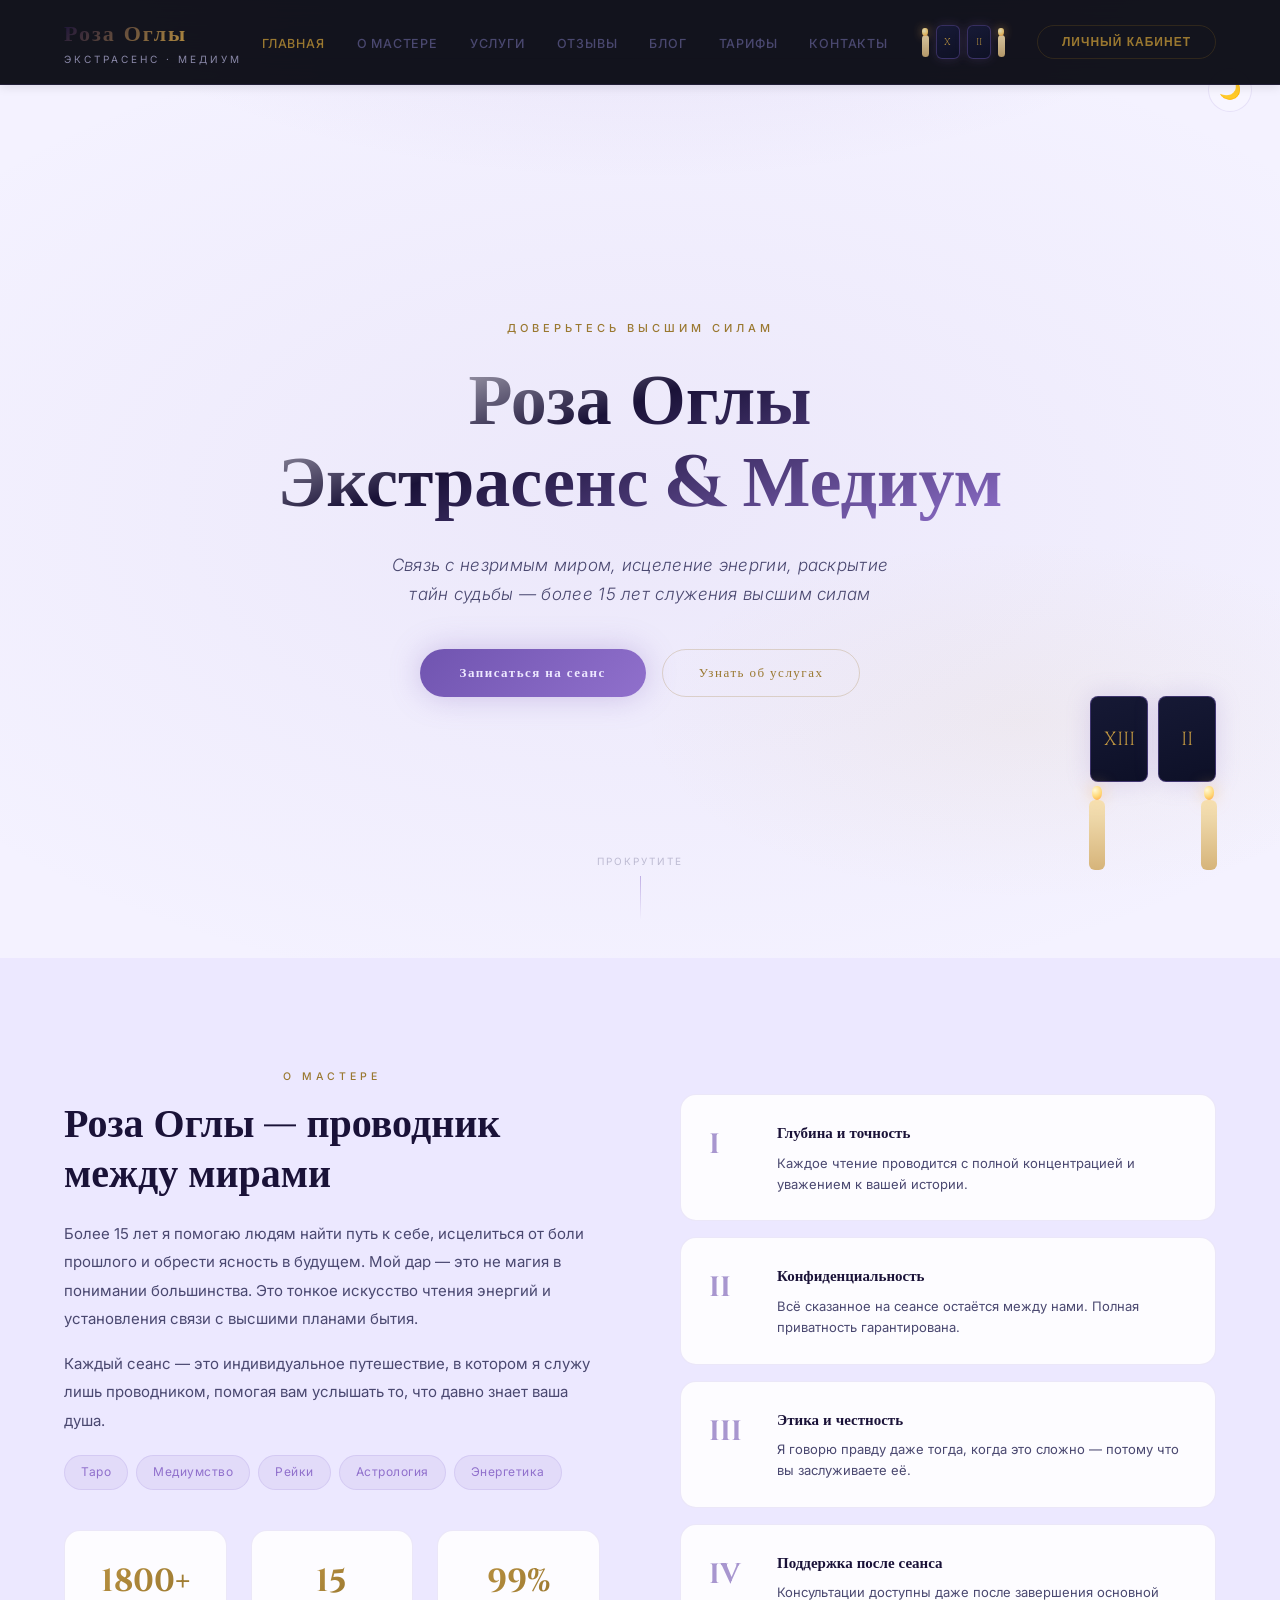
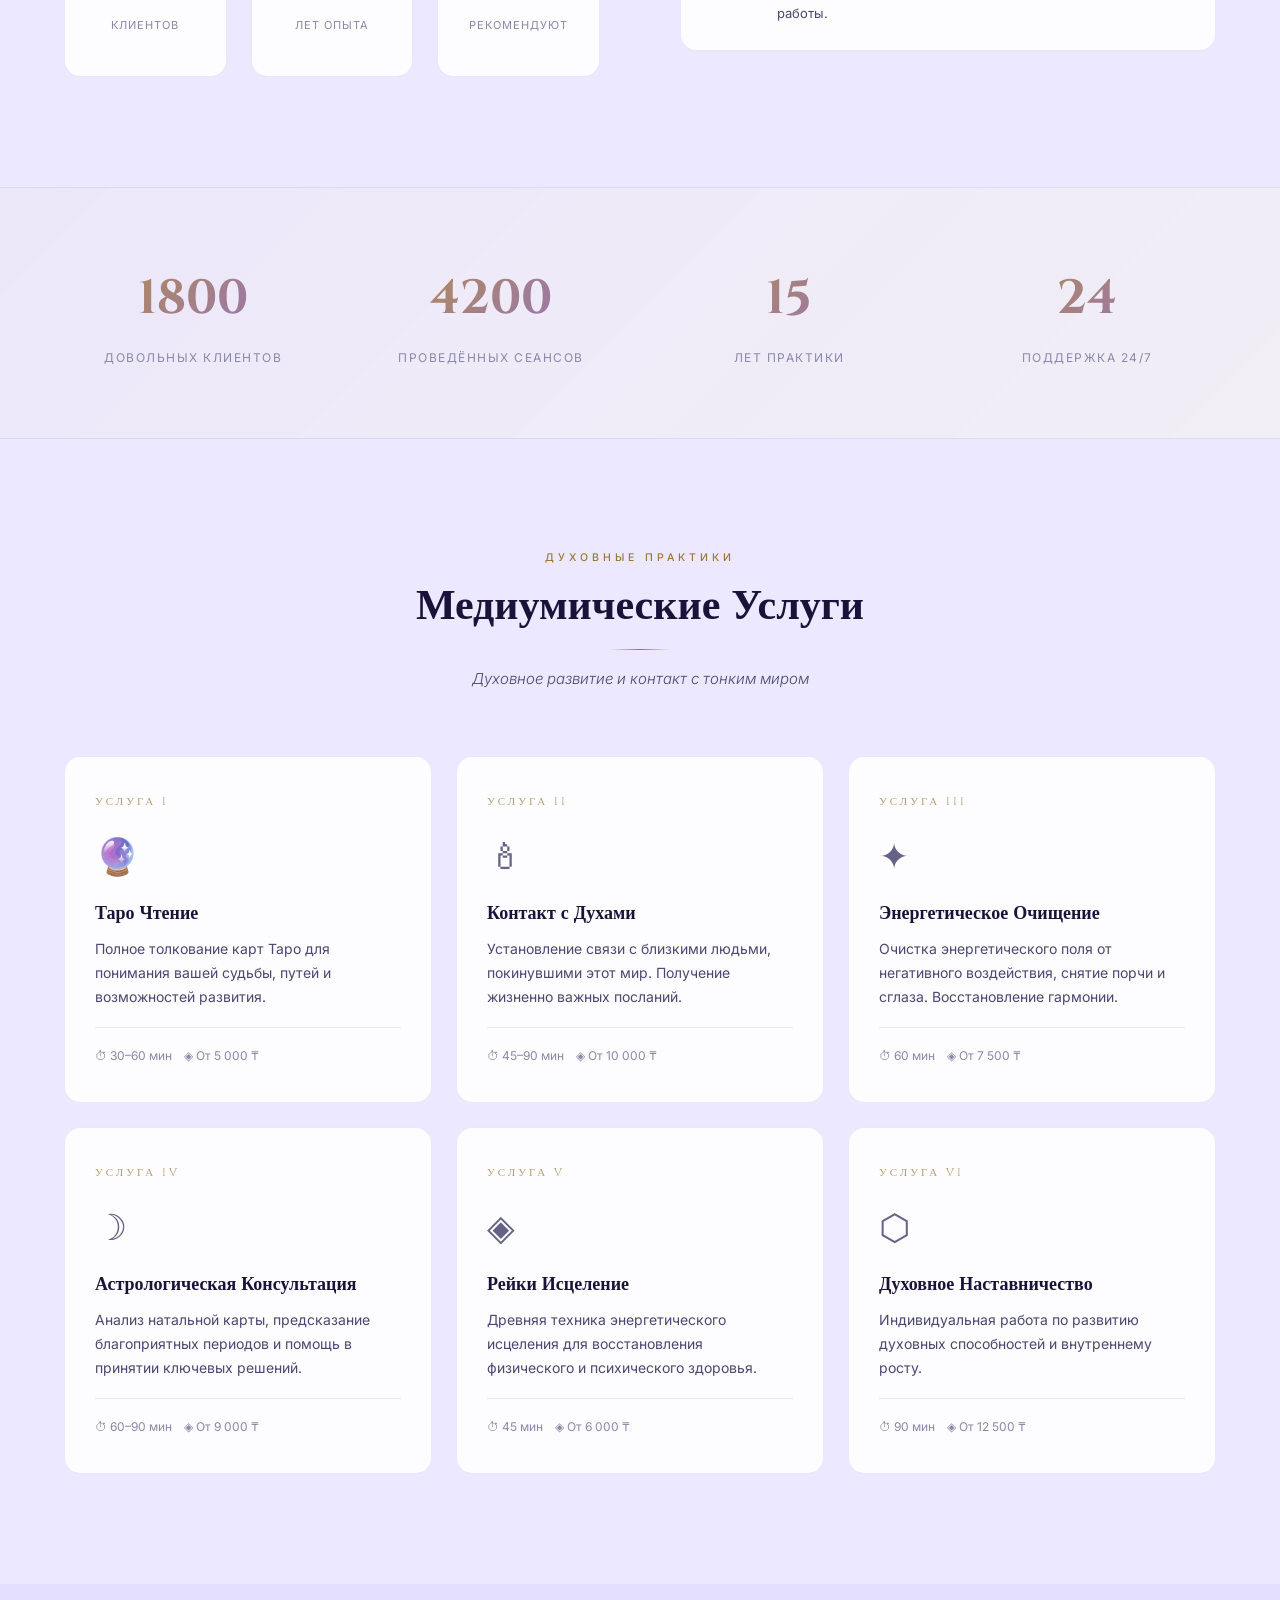
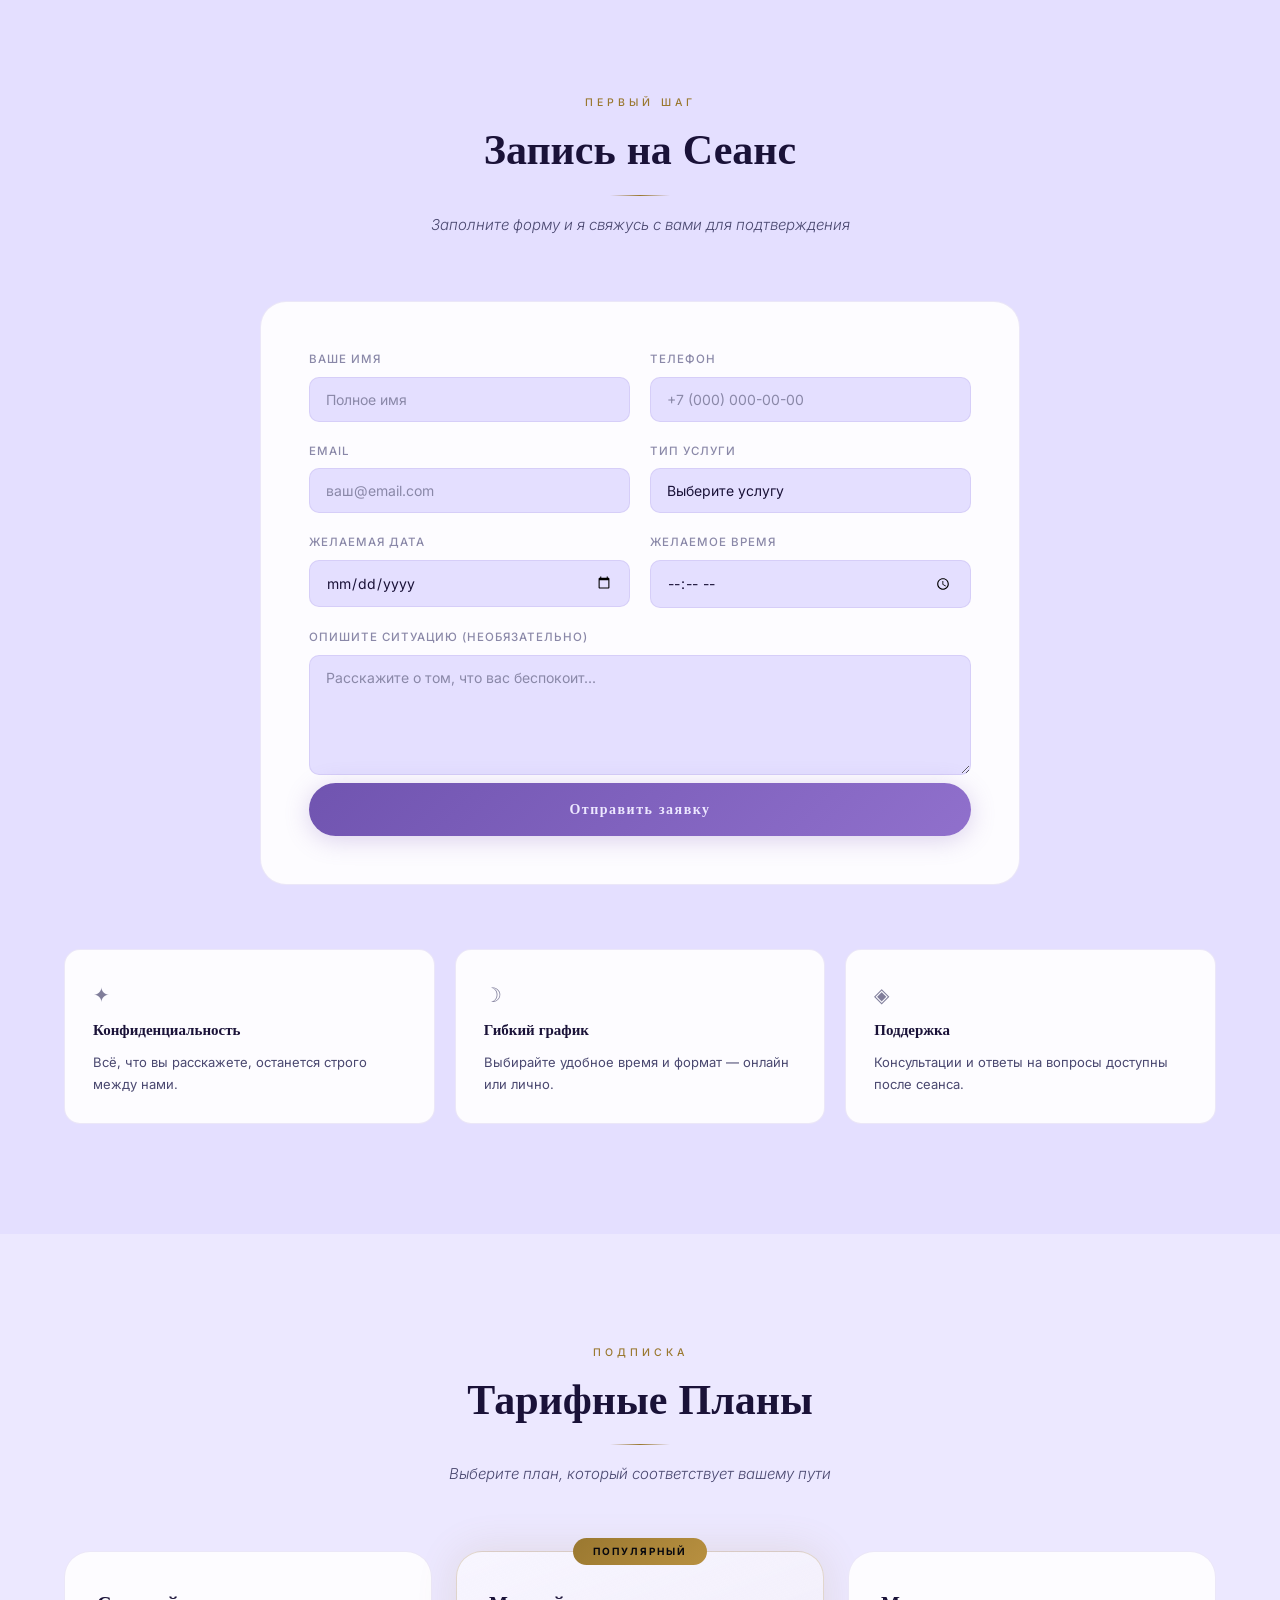
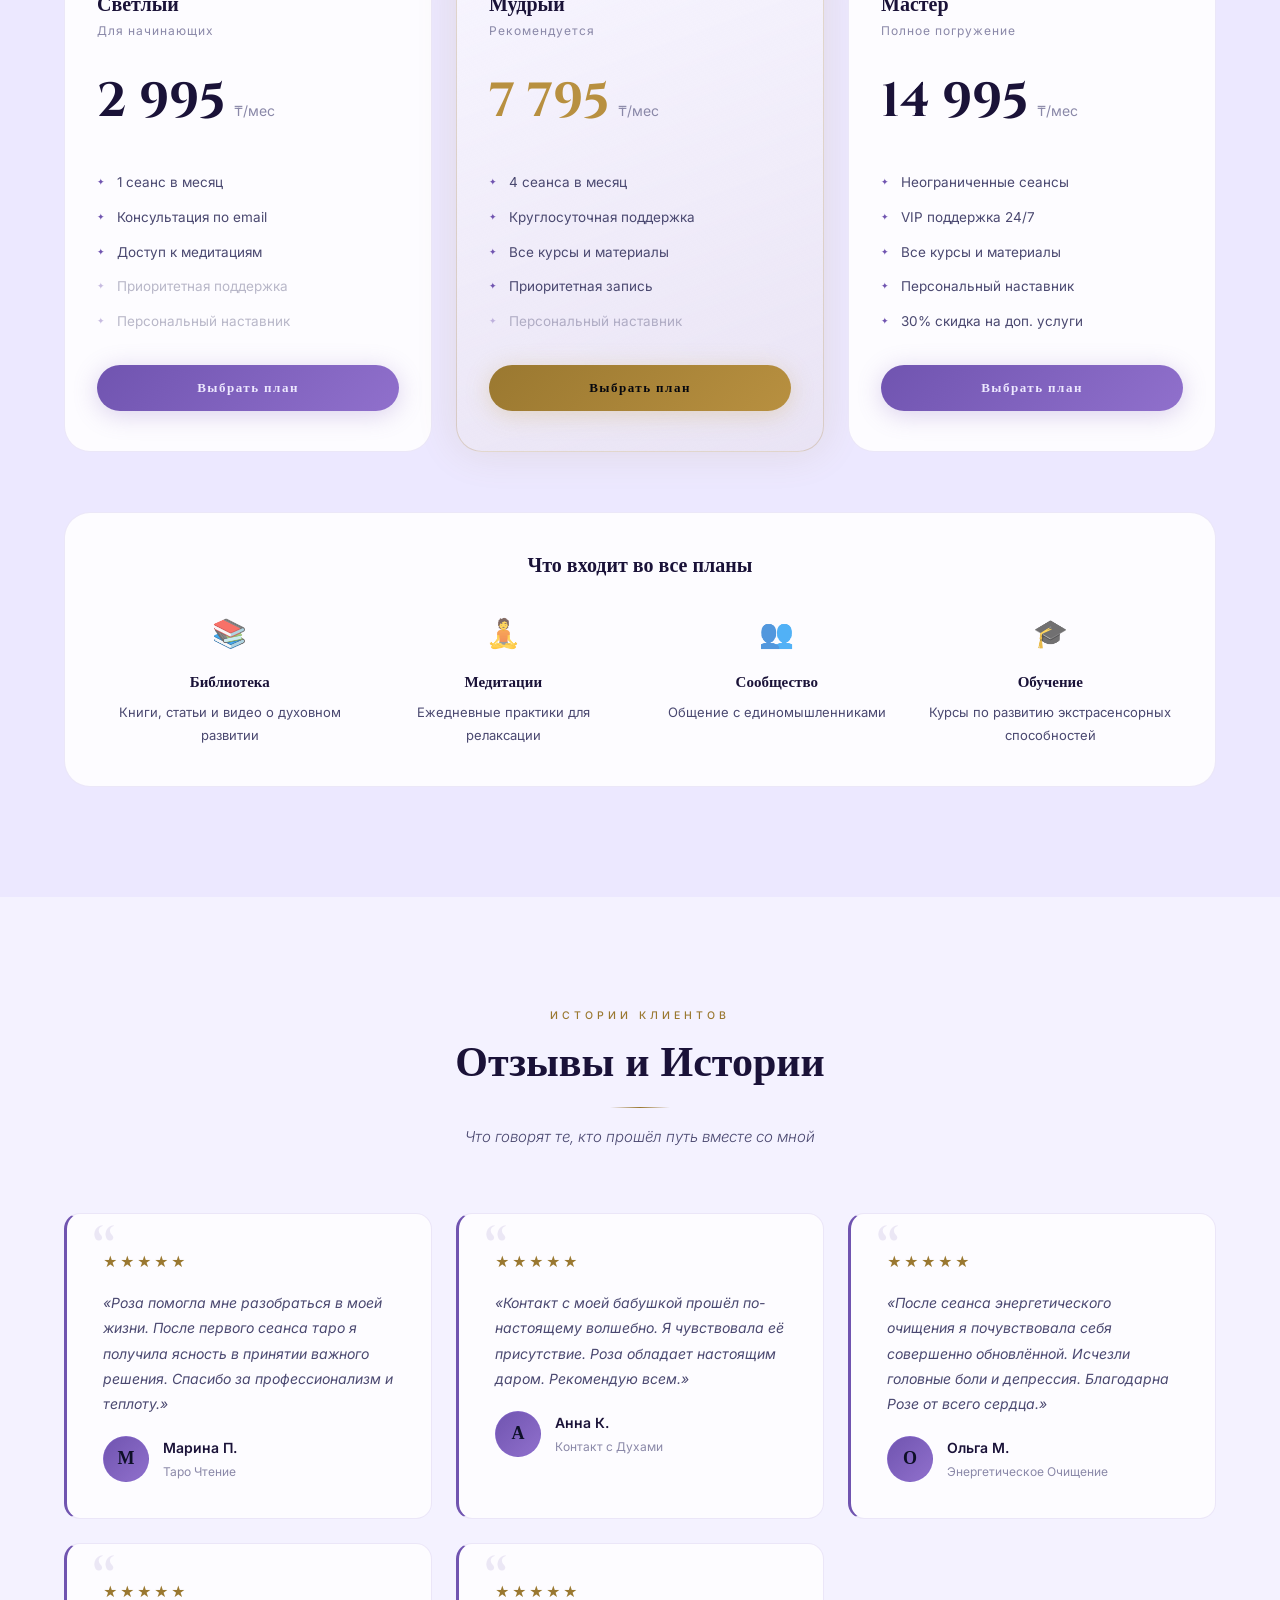
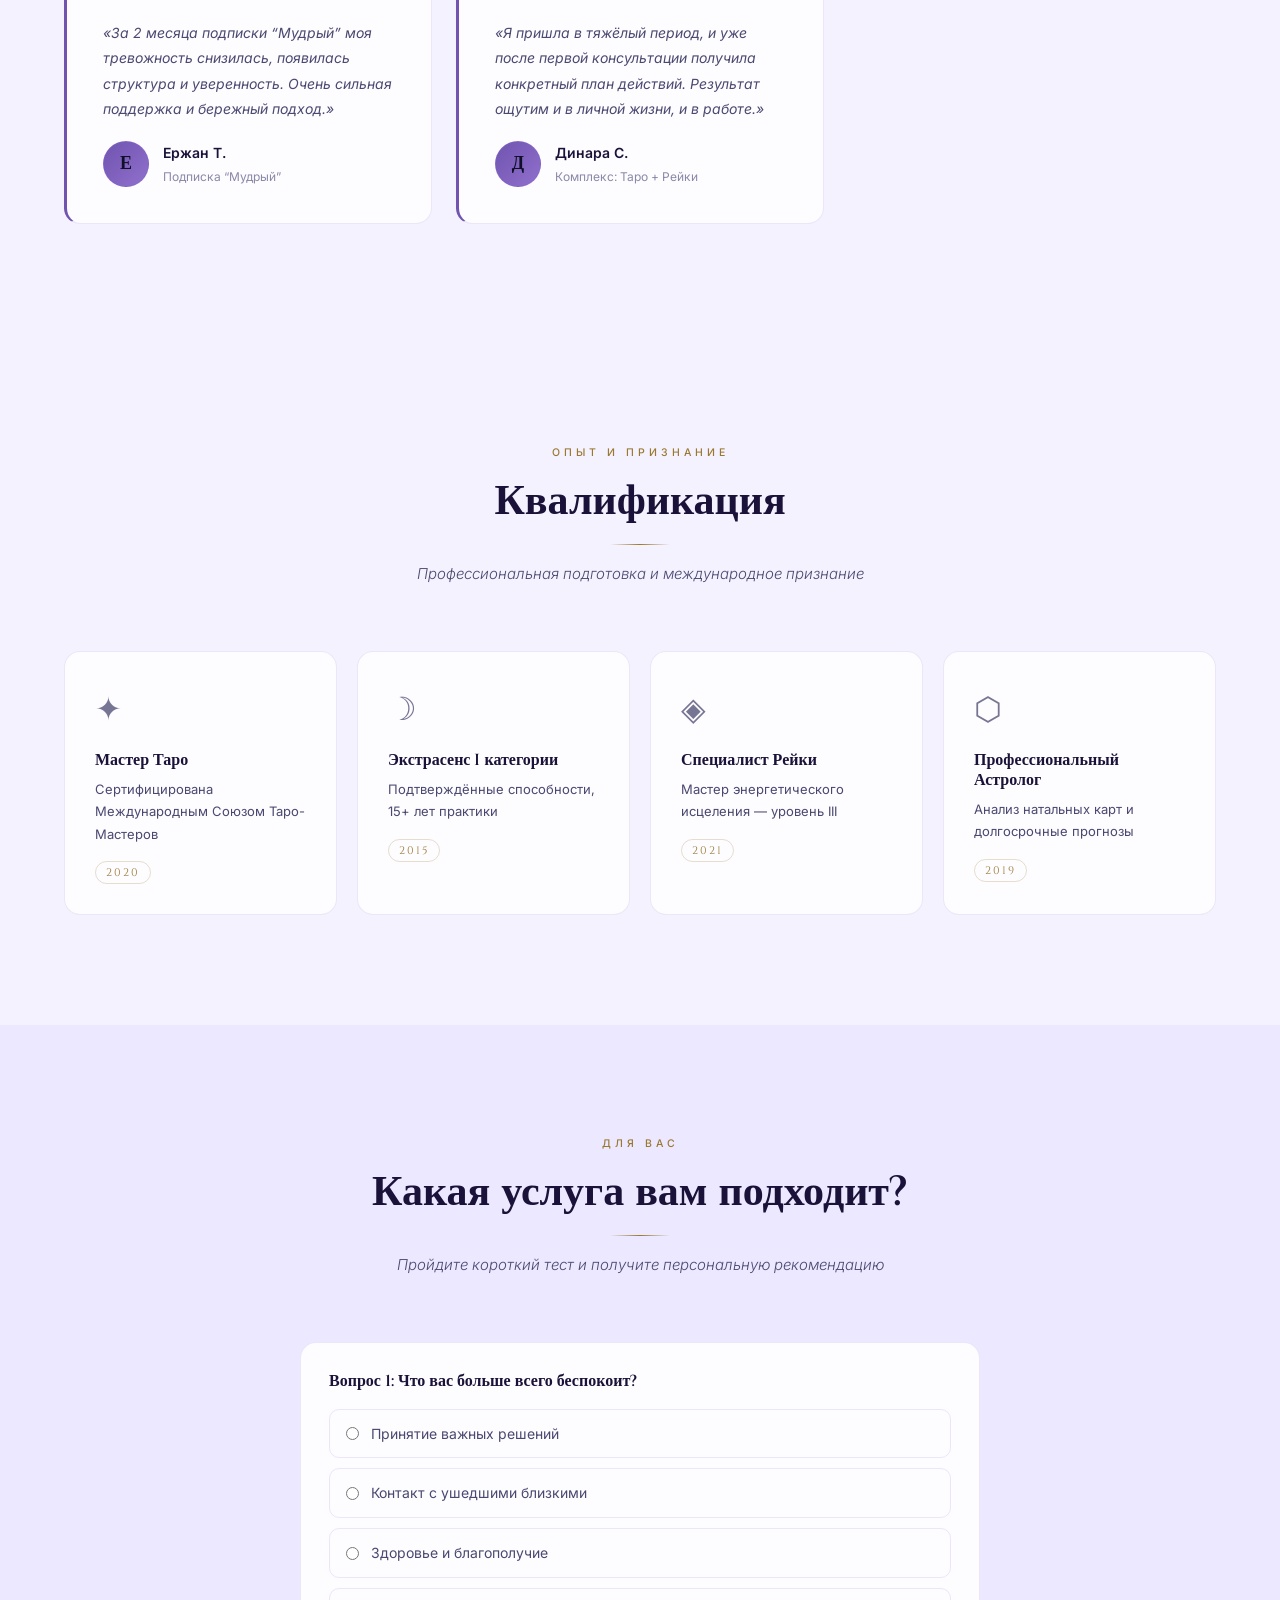
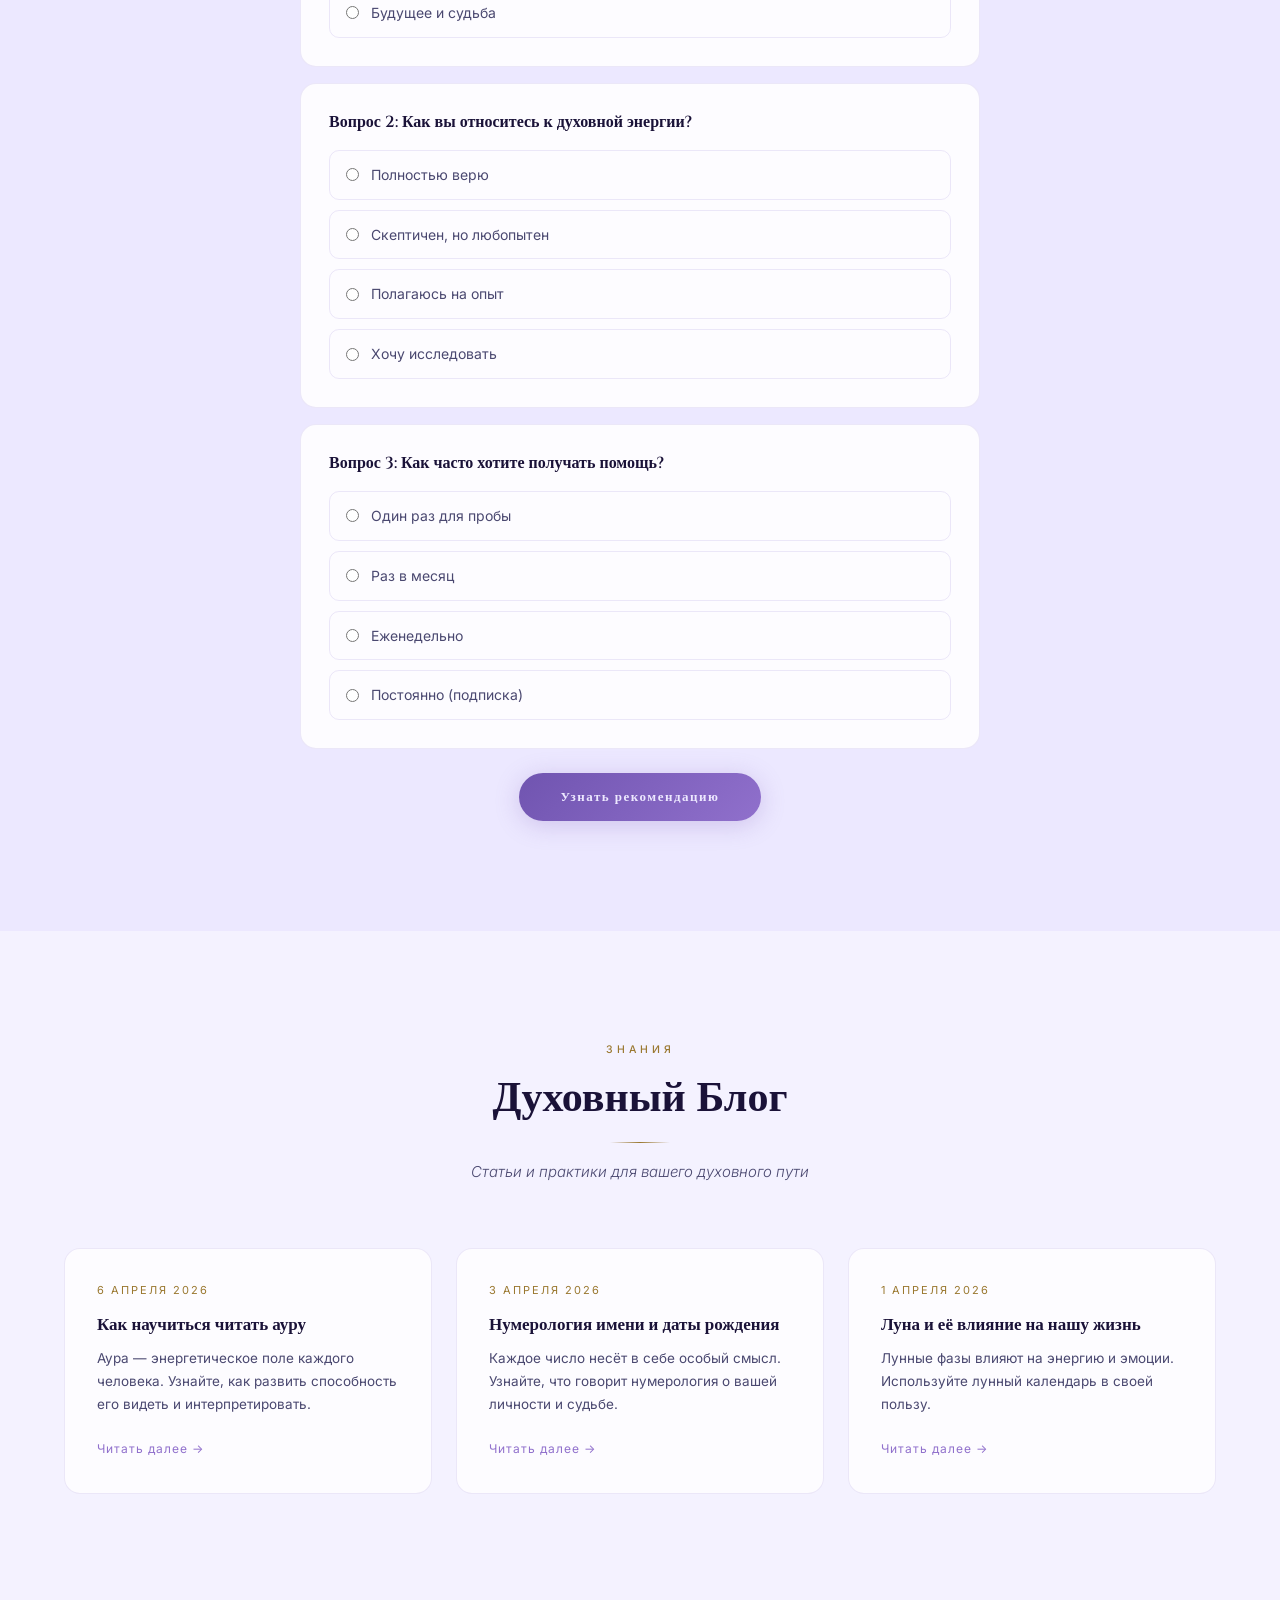
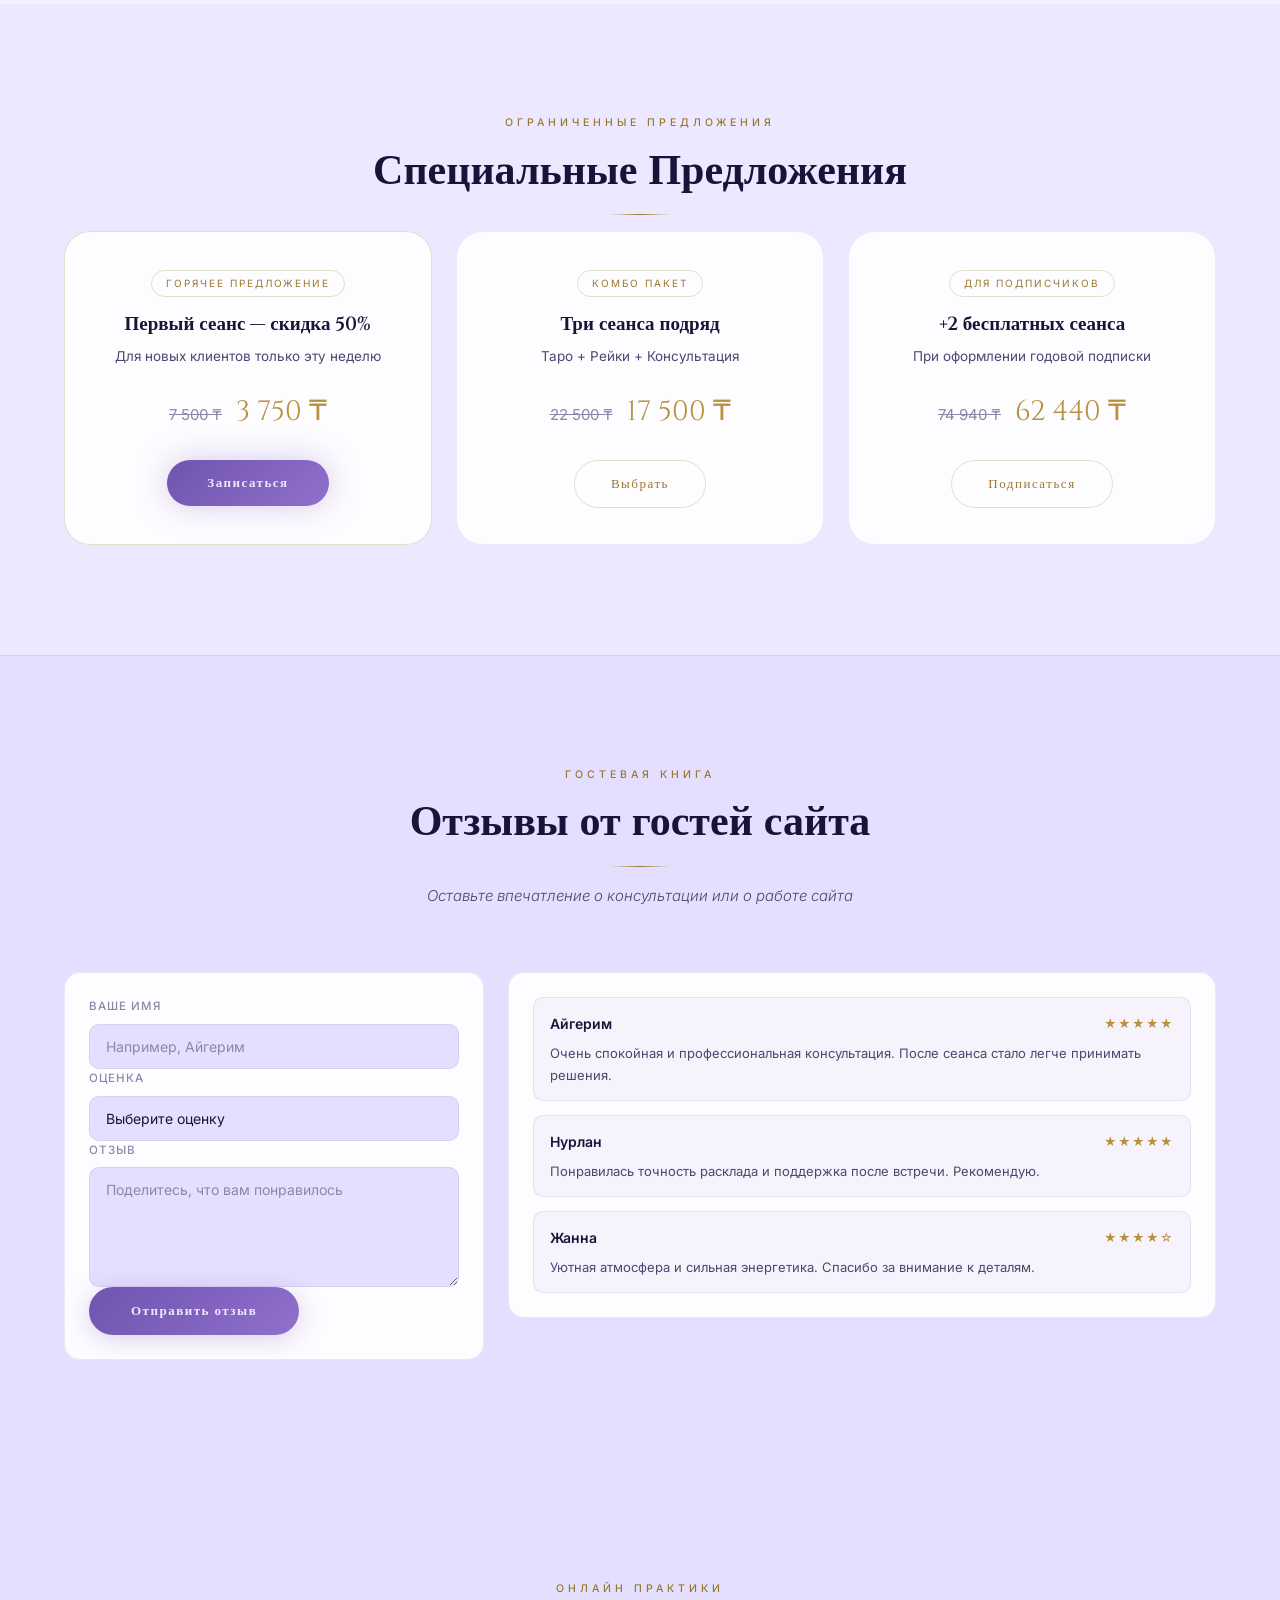
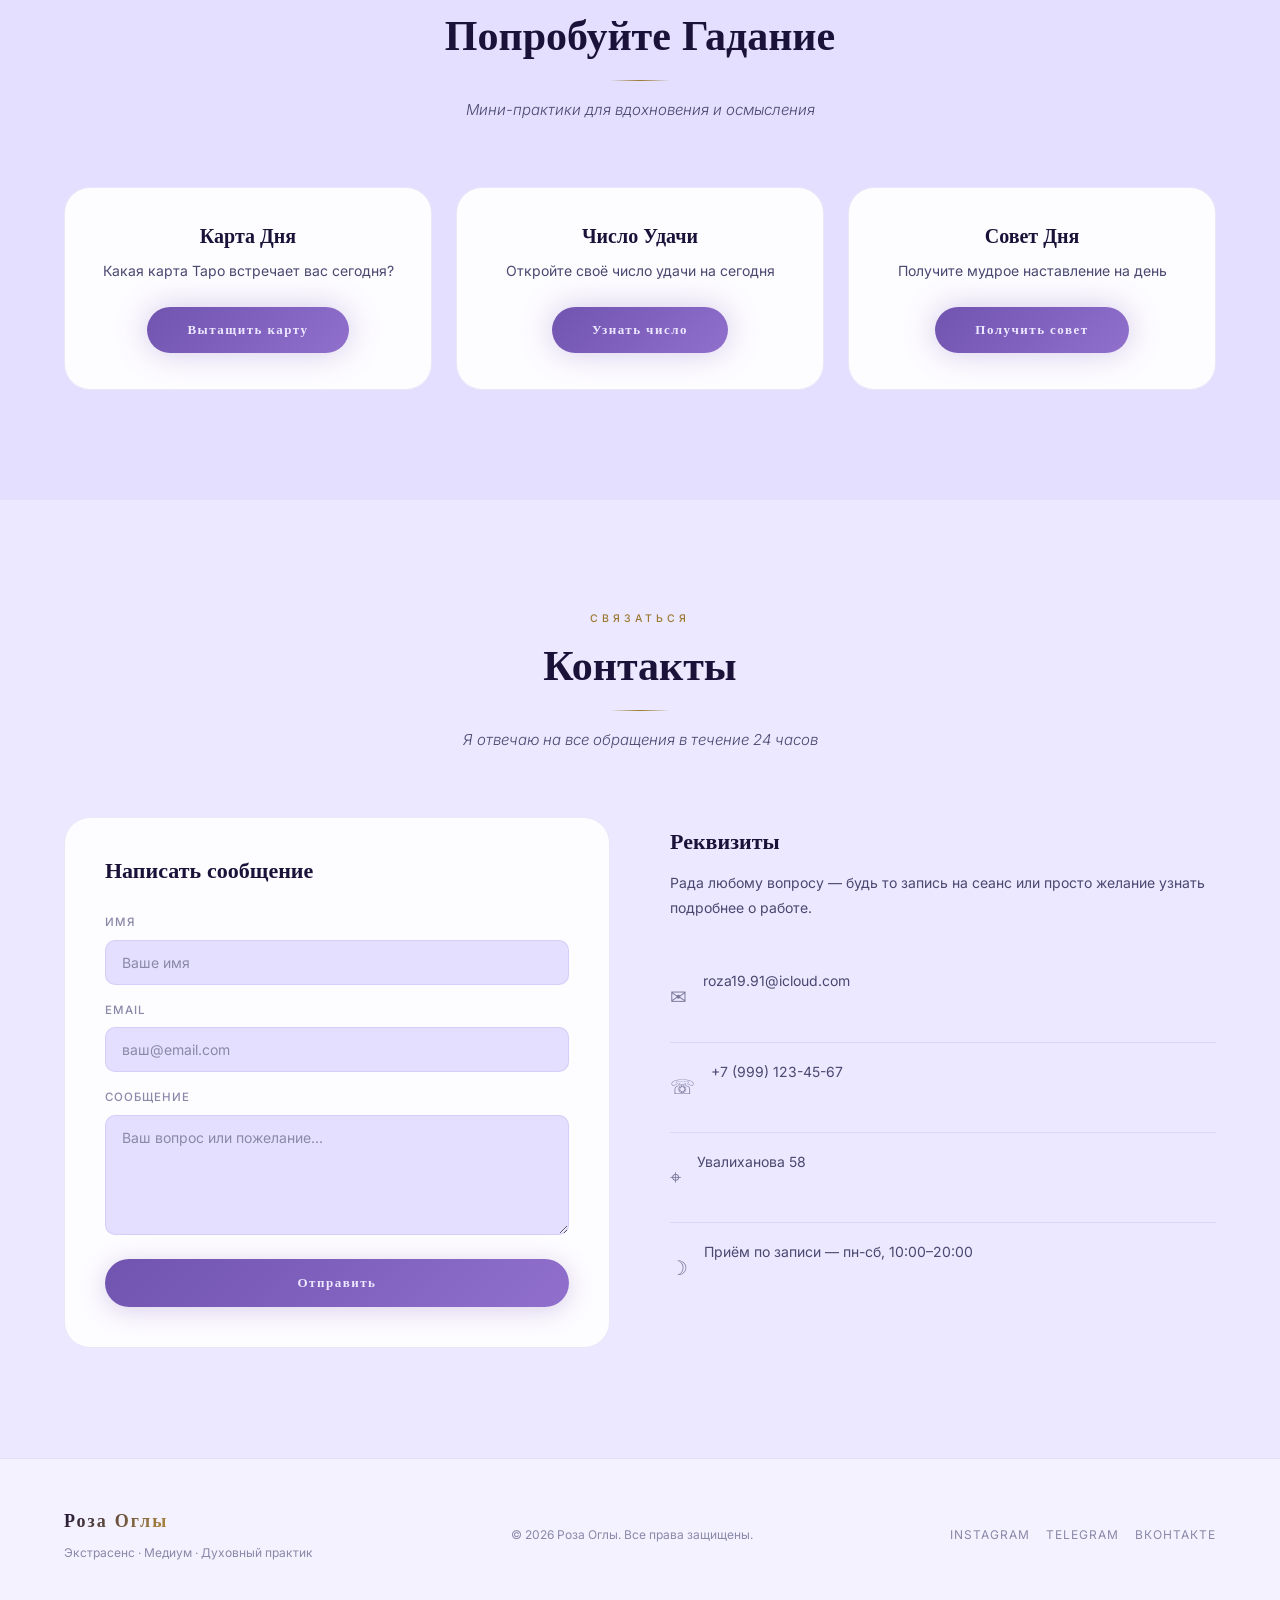
==== admin.html @ 799c7786 "Initial deploy" ====
<!DOCTYPE html>
<html lang="ru">
<head>
    <meta charset="UTF-8">
    <meta name="viewport" content="width=device-width, initial-scale=1.0">
    <title>Админ кабинет — Роза Оглы</title>
    <link rel="stylesheet" href="admin.css">
</head>
<body>
    <div class="wrap">
        <header class="top">
            <div>
                <h1>Админ кабинет</h1>
                <div class="sub">Контроль регистраций, записей, оплат и подписок</div>
            </div>
            <div style="display:flex;gap:8px;flex-wrap:wrap">
                <a class="btn" href="index.html">На сайт</a>
                <button class="btn" onclick="clearAdminSession()">Выйти из админки</button>
            </div>
        </header>

        <section class="kpis">
            <article class="kpi"><div class="label">Регистрации</div><div class="val" id="kpiRegs">0</div></article>
            <article class="kpi"><div class="label">Записи на сеанс</div><div class="val" id="kpiBookings">0</div></article>
            <article class="kpi"><div class="label">Покупки подписки</div><div class="val" id="kpiSubs">0</div></article>
            <article class="kpi"><div class="label">Платежи</div><div class="val" id="kpiPays">0</div></article>
            <article class="kpi"><div class="label">Гостевые отзывы</div><div class="val" id="kpiGuest">0</div></article>
        </section>

        <section class="panel">
            <h2>Кто прошел регистрацию</h2>
            <div id="tblRegistrations" class="table-wrap"></div>
        </section>

        <section class="panel">
            <h2>Кто записался на сеанс</h2>
            <div id="tblBookings" class="table-wrap"></div>
        </section>

        <section class="panel">
            <h2>Кто купил подписку</h2>
            <div id="tblSubs" class="table-wrap"></div>
        </section>

        <section class="panel">
            <h2>Платежи</h2>
            <div id="tblPays" class="table-wrap"></div>
        </section>

        <section class="panel">
            <h2>Отзывы гостей</h2>
            <div id="tblGuest" class="table-wrap"></div>
        </section>
    </div>

    <script>
        const ADMIN_ACCESS_CODE = 'ROZA-ADMIN-2026';

        function getStorageArray(key) {
            try {
                return JSON.parse(localStorage.getItem(key) || '[]');
            } catch {
                return [];
            }
        }

        function checkAdmin() {
            const isAdmin = localStorage.getItem('isAdminLoggedIn');
            if (isAdmin === 'true') {
                return true;
            }
            const code = prompt('Введите код администратора');
            if (!code || code.trim() !== ADMIN_ACCESS_CODE) {
                alert('Доступ запрещен');
                window.location.href = 'index.html';
                return false;
            }
            localStorage.setItem('isAdminLoggedIn', 'true');
            return true;
        }

        function renderTable(targetId, columns, rows) {
            const root = document.getElementById(targetId);
            if (!rows.length) {
                root.innerHTML = '<div class="empty">Пока нет данных</div>';
                return;
            }

            const thead = columns.map((c) => '<th>' + c.label + '</th>').join('');
            const tbody = rows.map((r) => {
                const cells = columns.map((c) => '<td>' + (r[c.key] || '—') + '</td>').join('');
                return '<tr>' + cells + '</tr>';
            }).join('');

            root.innerHTML = '<table class="table"><thead><tr>' + thead + '</tr></thead><tbody>' + tbody + '</tbody></table>';
        }

        function fmtDate(value) {
            if (!value) return '—';
            const d = new Date(value);
            return isNaN(d.getTime()) ? value : d.toLocaleString('ru-RU');
        }

        function loadAdminData() {
            const registrations = getStorageArray('registrations');
            const bookings = getStorageArray('bookings');
            const subs = getStorageArray('subscriptions');
            const payments = getStorageArray('payments');
            const guest = getStorageArray('guestReviews');

            document.getElementById('kpiRegs').textContent = registrations.length;
            document.getElementById('kpiBookings').textContent = bookings.length;
            document.getElementById('kpiSubs').textContent = subs.length;
            document.getElementById('kpiPays').textContent = payments.length;
            document.getElementById('kpiGuest').textContent = guest.length;

            renderTable('tblRegistrations', [
                { key: 'name', label: 'Имя' },
                { key: 'email', label: 'Email' },
                { key: 'source', label: 'Источник' },
                { key: 'createdAtFmt', label: 'Дата' }
            ], registrations.map((r) => ({ ...r, createdAtFmt: fmtDate(r.createdAt) })));

            renderTable('tblBookings', [
                { key: 'name', label: 'Имя' },
                { key: 'email', label: 'Email' },
                { key: 'service', label: 'Услуга' },
                { key: 'date', label: 'Дата сеанса' },
                { key: 'time', label: 'Время' },
                { key: 'source', label: 'Источник' },
                { key: 'createdAtFmt', label: 'Создано' }
            ], bookings.map((r) => ({ ...r, createdAtFmt: fmtDate(r.createdAt) })));

            renderTable('tblSubs', [
                { key: 'customerName', label: 'Клиент' },
                { key: 'customerEmail', label: 'Email' },
                { key: 'plan', label: 'Тариф' },
                { key: 'amount', label: 'Сумма' },
                { key: 'currency', label: 'Валюта' },
                { key: 'status', label: 'Статус' },
                { key: 'createdAtFmt', label: 'Дата' }
            ], subs.map((r) => ({ ...r, createdAtFmt: fmtDate(r.createdAt) })));

            renderTable('tblPays', [
                { key: 'purpose', label: 'Назначение' },
                { key: 'plan', label: 'Тариф' },
                { key: 'amount', label: 'Сумма' },
                { key: 'status', label: 'Статус' },
                { key: 'createdAtFmt', label: 'Дата' }
            ], payments.map((r) => ({ ...r, createdAtFmt: fmtDate(r.createdAt) })));

            renderTable('tblGuest', [
                { key: 'name', label: 'Имя' },
                { key: 'rating', label: 'Оценка' },
                { key: 'text', label: 'Отзыв' },
                { key: 'createdAtFmt', label: 'Дата' }
            ], guest.map((r) => ({ ...r, createdAtFmt: fmtDate(r.createdAt) })));
        }

        function clearAdminSession() {
            localStorage.removeItem('isAdminLoggedIn');
            window.location.href = 'index.html';
        }

        window.addEventListener('DOMContentLoaded', () => {
            if (!checkAdmin()) return;
            loadAdminData();
        });
    </script>
</body>
</html>
---- admin.css ----
@import url('https://fonts.googleapis.com/css2?family=Cinzel:wght@500;600;700&family=Inter:wght@400;500;600&display=swap');

:root {
    --bg: #05060F;
    --bg2: #090A1D;
    --card: #11142D;
    --line: rgba(138, 109, 192, 0.25);
    --line2: rgba(196, 162, 74, 0.3);
    --purple: #8A6DC0;
    --gold: #C4A24A;
    --text: #ECE7FF;
    --muted: #8A90B6;
}

* { box-sizing: border-box; }
body {
    margin: 0;
    font-family: 'Inter', sans-serif;
    background: radial-gradient(circle at 20% -10%, rgba(138, 109, 192, 0.2), transparent 40%), var(--bg);
    color: var(--muted);
}

.wrap {
    max-width: 1180px;
    margin: 0 auto;
    padding: 28px 20px 60px;
}

.top {
    display: flex;
    justify-content: space-between;
    align-items: center;
    gap: 12px;
    margin-bottom: 24px;
}

h1 {
    margin: 0;
    font-family: 'Cinzel', serif;
    color: var(--text);
    font-size: 34px;
    letter-spacing: 1px;
}

.sub {
    margin-top: 6px;
    font-size: 13px;
}

.btn {
    border: 1px solid var(--line);
    background: transparent;
    color: var(--muted);
    border-radius: 24px;
    padding: 8px 14px;
    cursor: pointer;
    text-decoration: none;
    font-size: 13px;
}
.btn:hover {
    color: var(--text);
    border-color: var(--line2);
}

.kpis {
    display: grid;
    grid-template-columns: repeat(auto-fit, minmax(180px, 1fr));
    gap: 14px;
    margin-bottom: 22px;
}
.kpi {
    background: var(--card);
    border: 1px solid var(--line);
    border-radius: 14px;
    padding: 14px;
}
.kpi .label {
    font-size: 11px;
    text-transform: uppercase;
    letter-spacing: 1.3px;
}
.kpi .val {
    margin-top: 8px;
    font-family: 'Cinzel', serif;
    color: var(--gold);
    font-size: 30px;
}

.panel {
    background: var(--card);
    border: 1px solid var(--line);
    border-radius: 16px;
    padding: 18px;
    margin-bottom: 14px;
}
.panel h2 {
    margin: 0 0 12px;
    font-family: 'Cinzel', serif;
    color: var(--text);
    font-size: 20px;
}

.table-wrap {
    overflow: auto;
}
.table {
    width: 100%;
    border-collapse: collapse;
    min-width: 760px;
}
.table th,
.table td {
    border-bottom: 1px solid var(--line);
    padding: 10px;
    text-align: left;
    font-size: 13px;
}
.table th {
    color: var(--text);
    font-weight: 600;
}
.table td { color: var(--muted); }
.empty {
    padding: 14px;
    border: 1px dashed var(--line);
    border-radius: 10px;
    font-size: 13px;
}

@media (max-width: 760px) {
    .top {
        flex-direction: column;
        align-items: flex-start;
    }
}
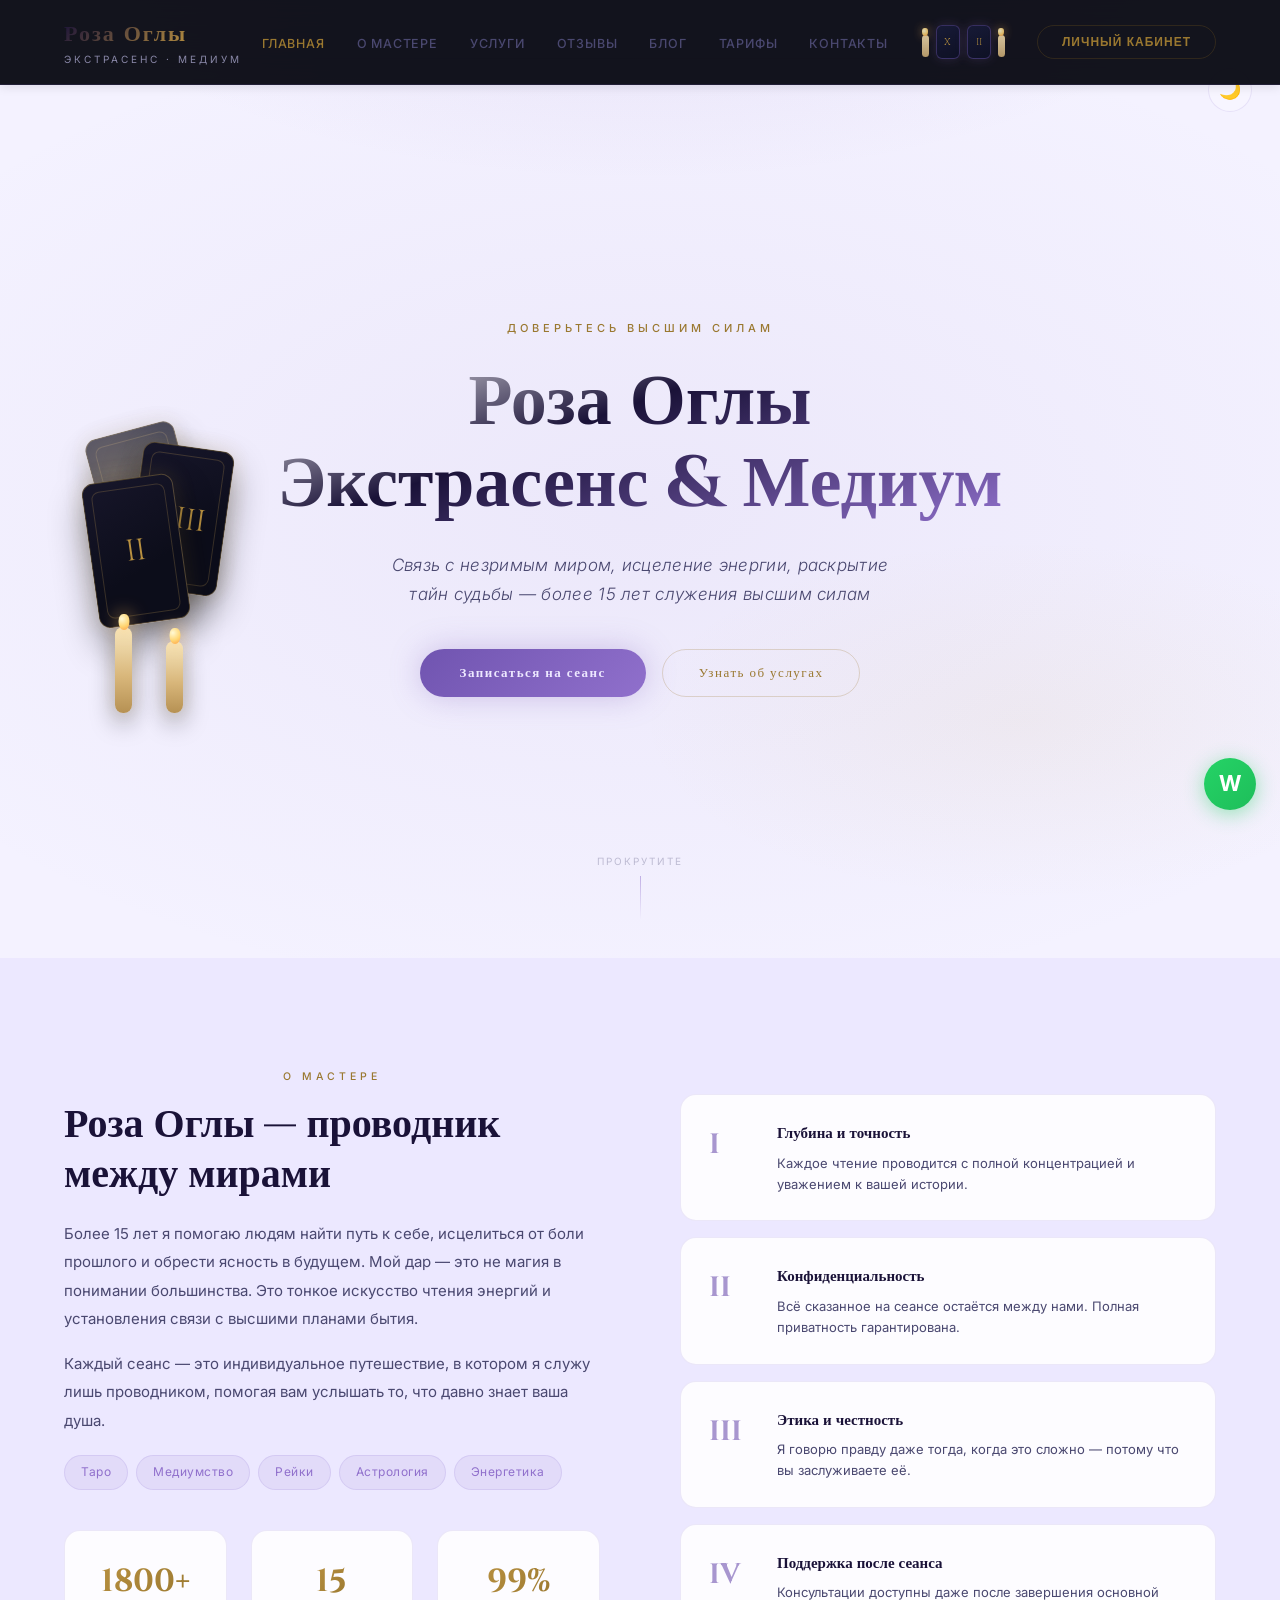
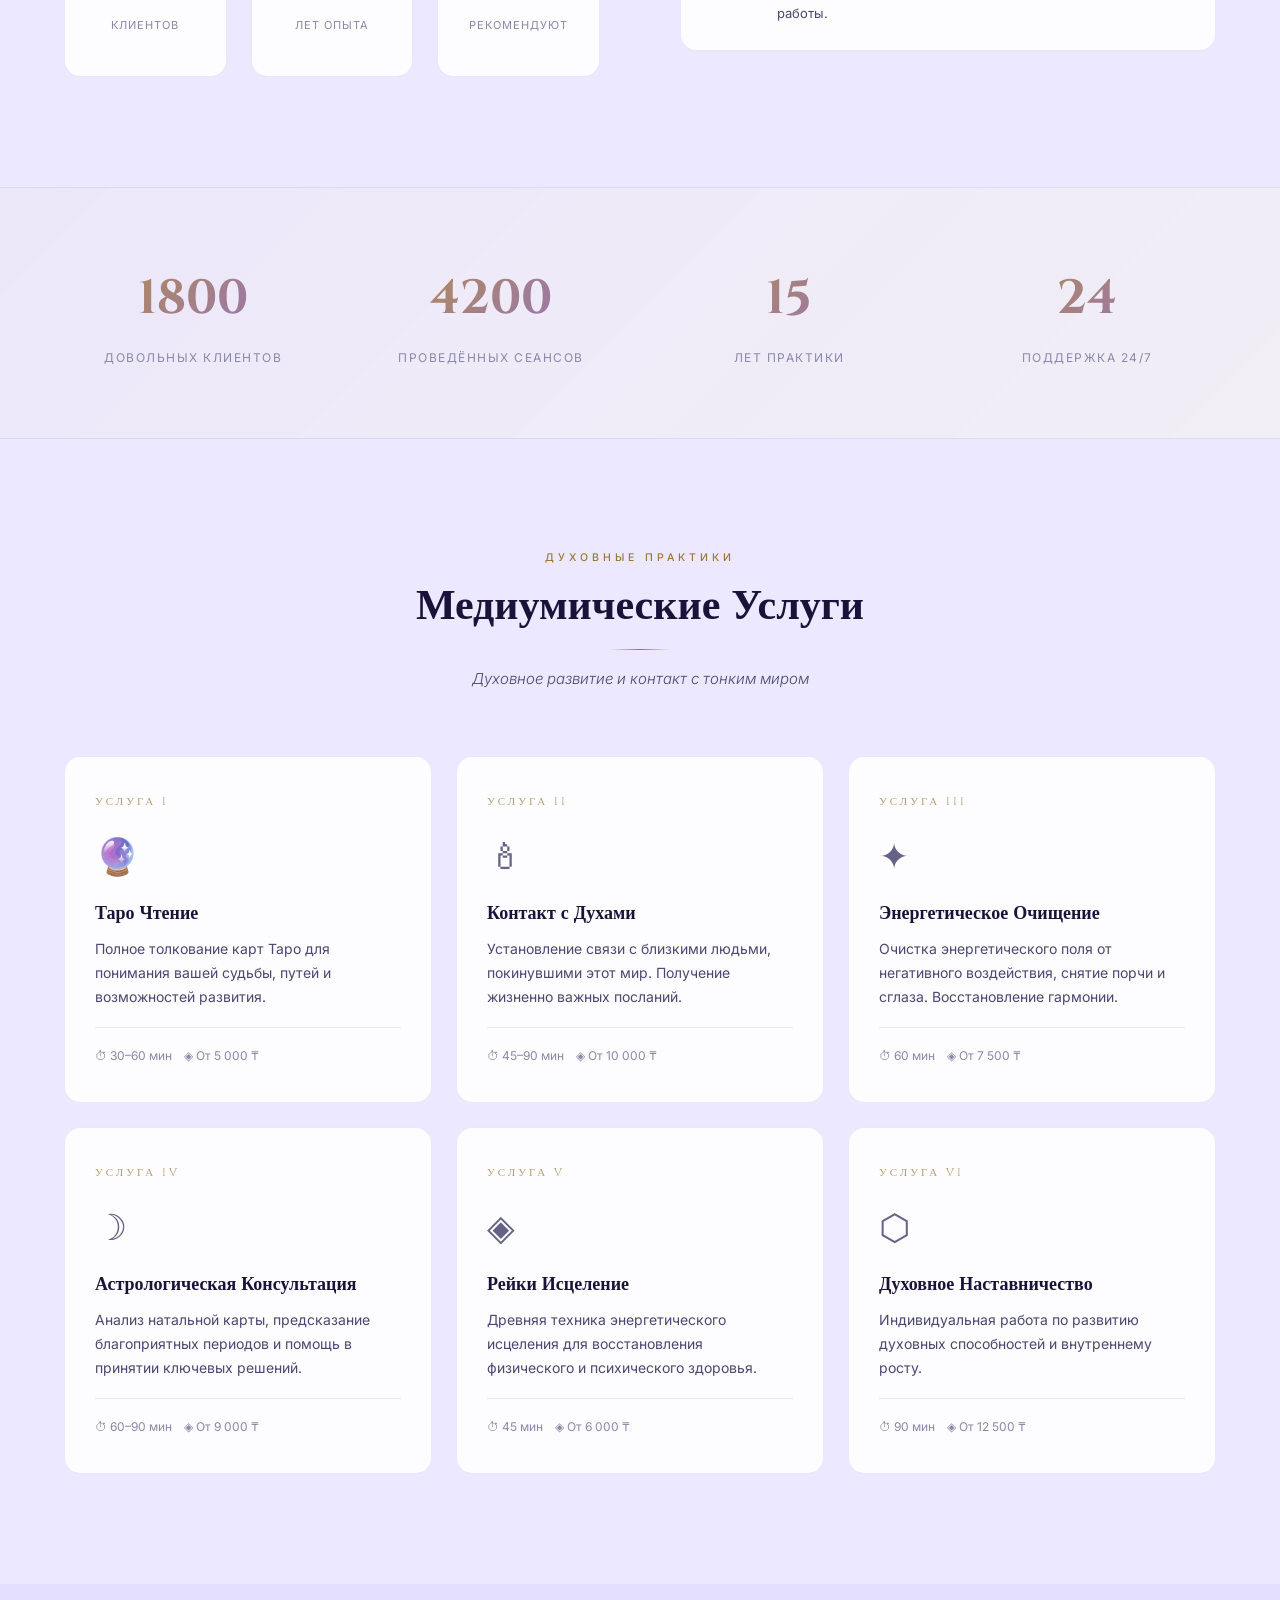
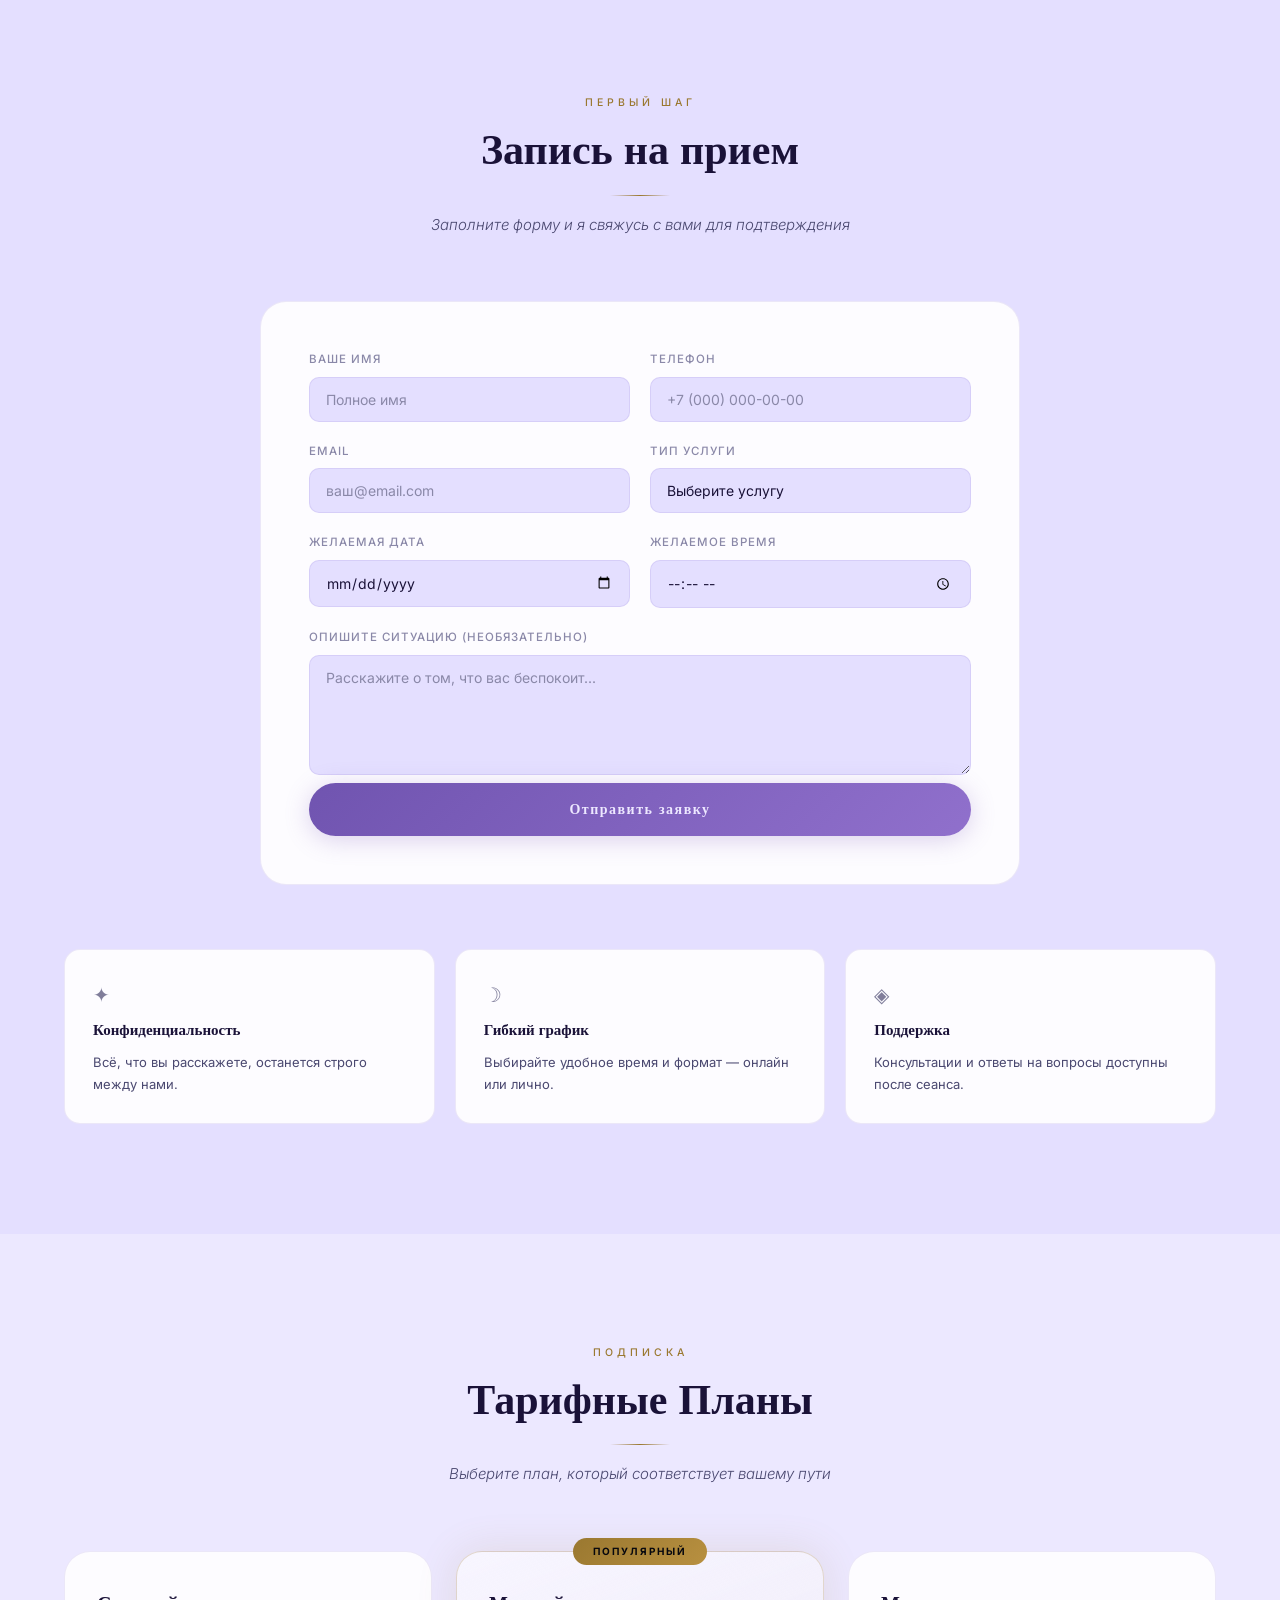
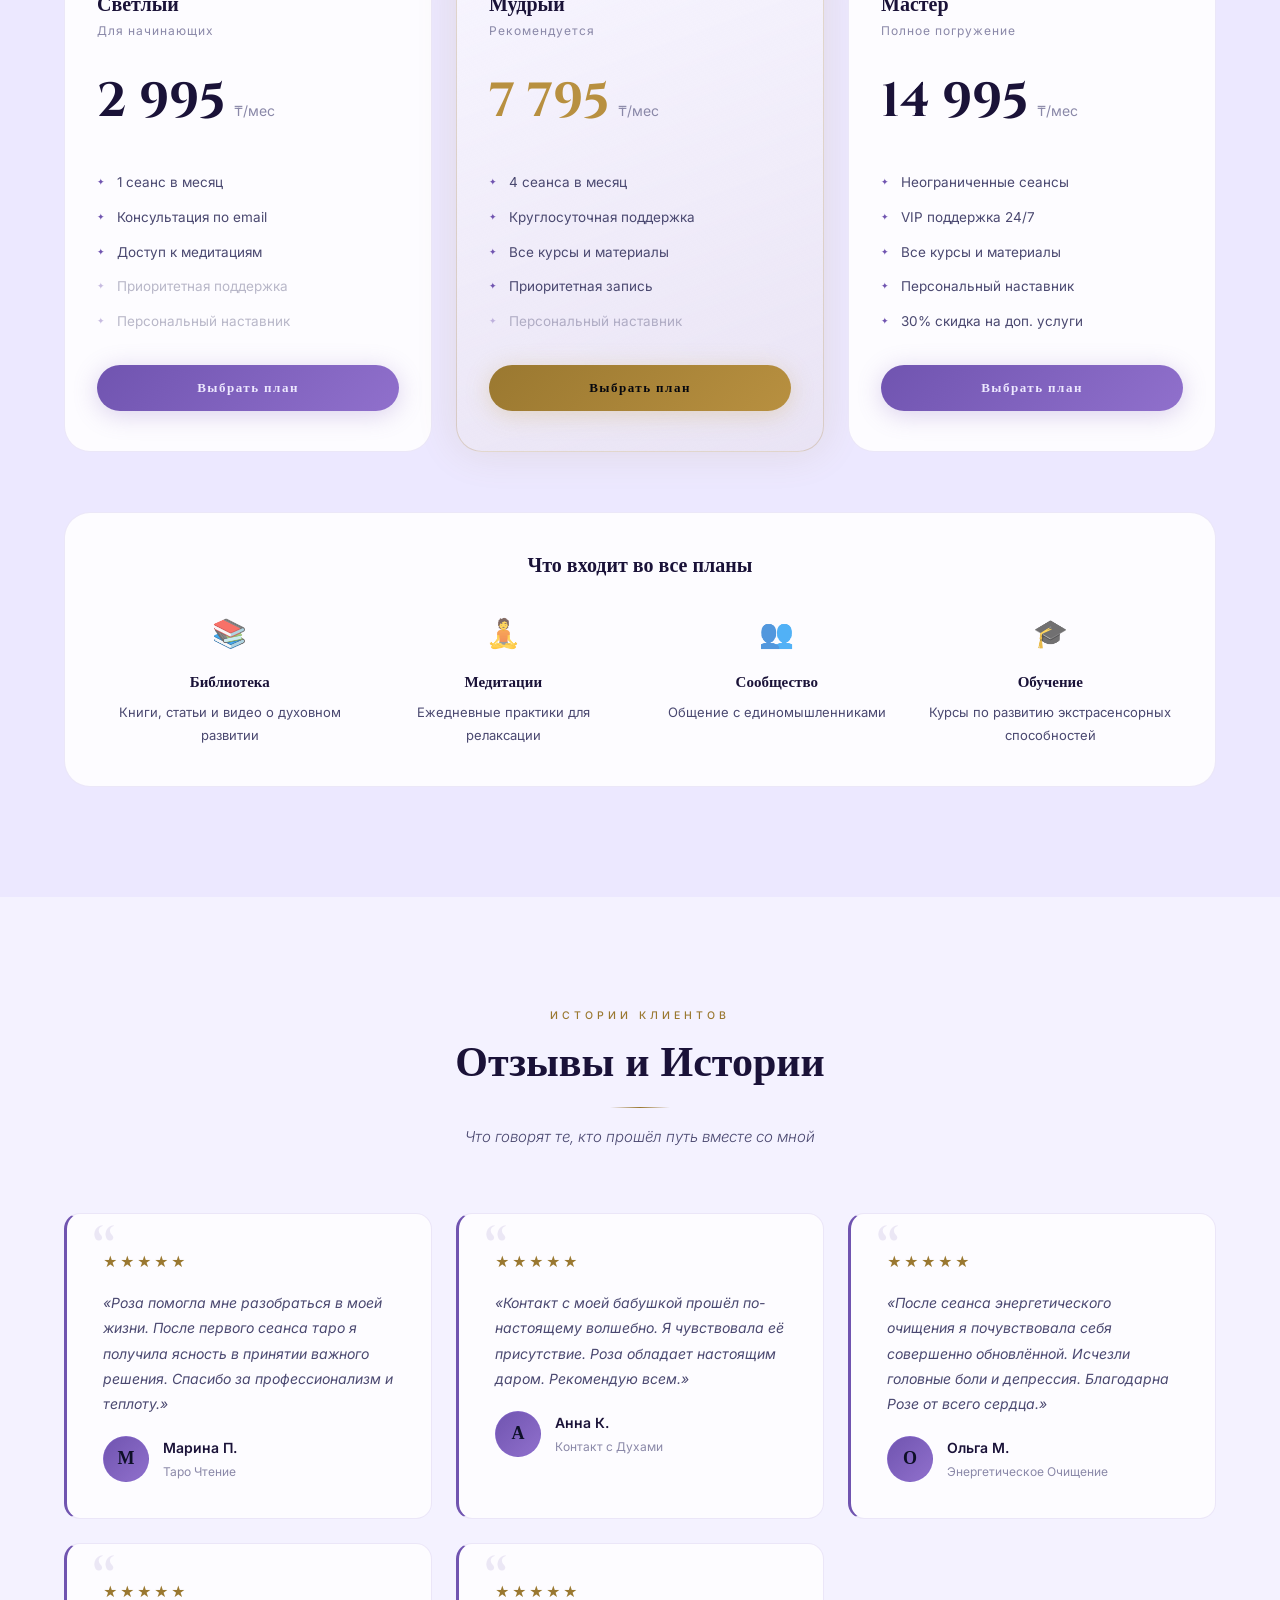
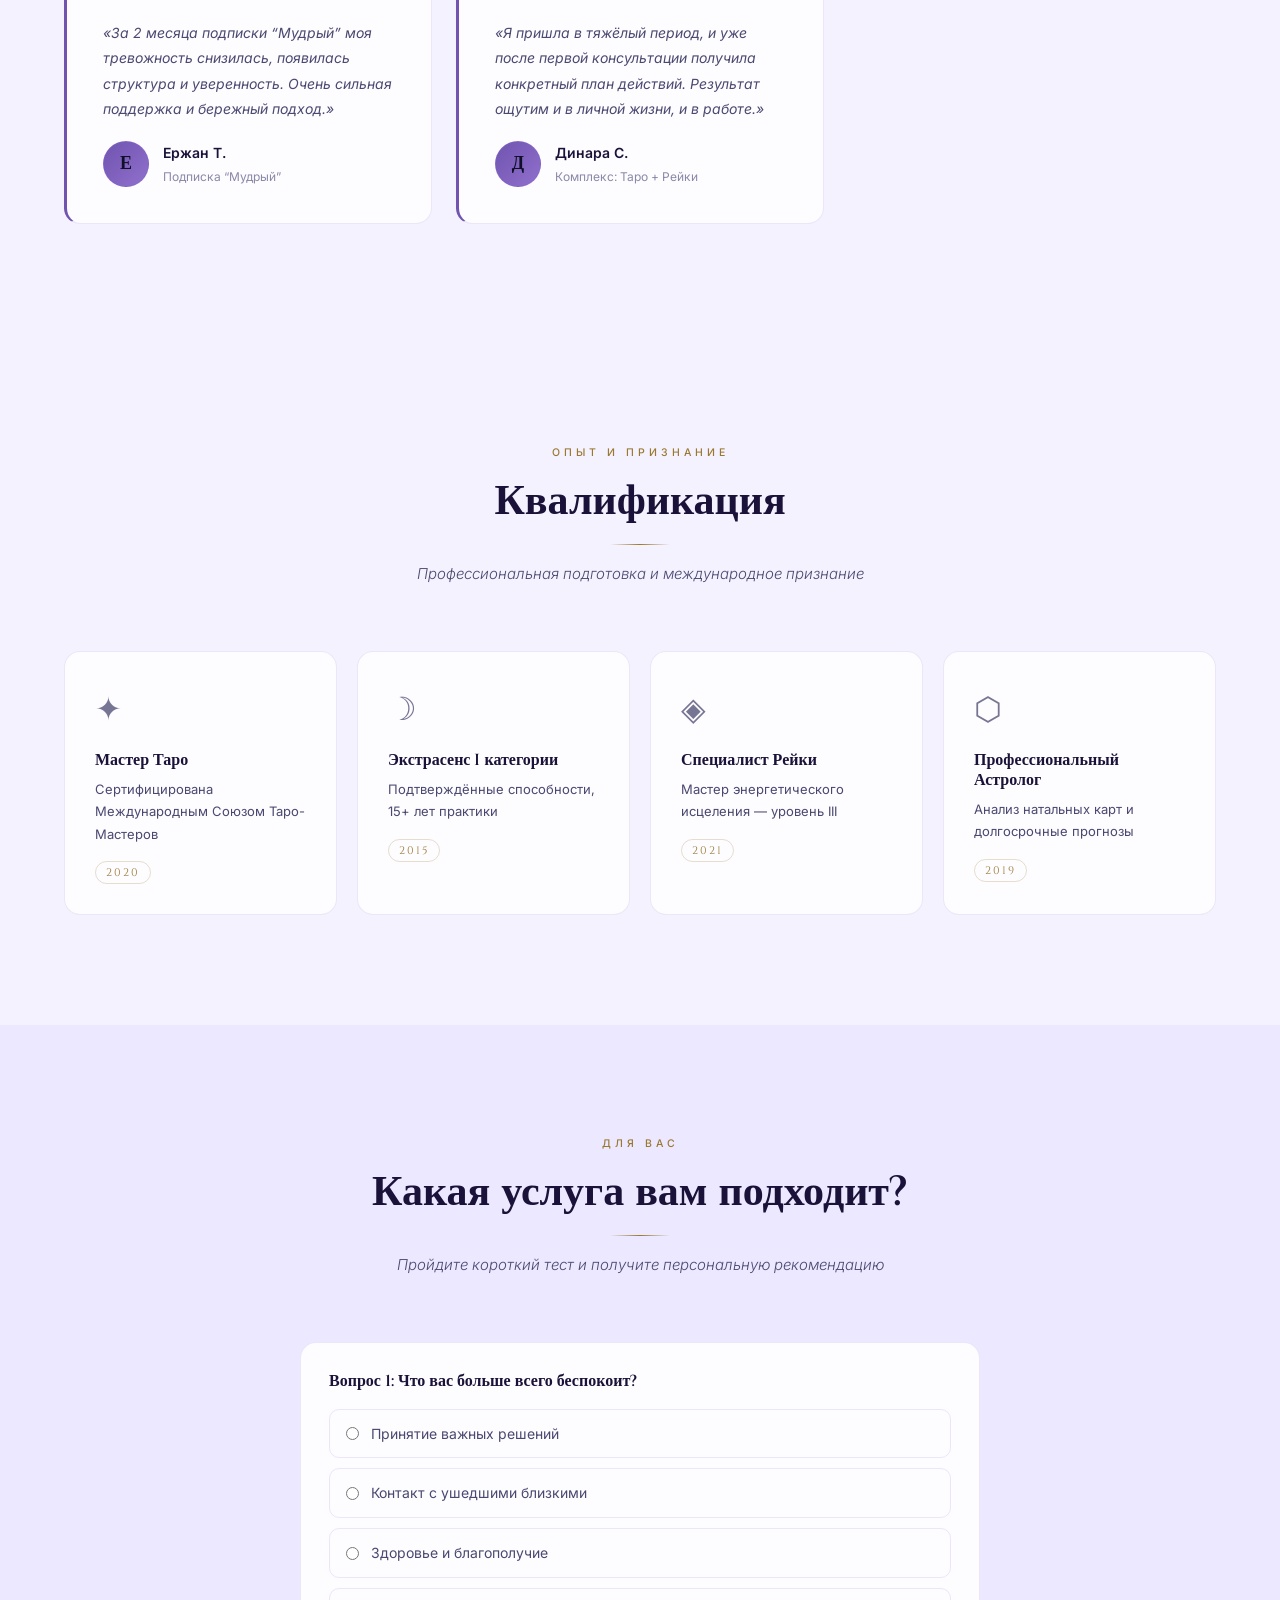
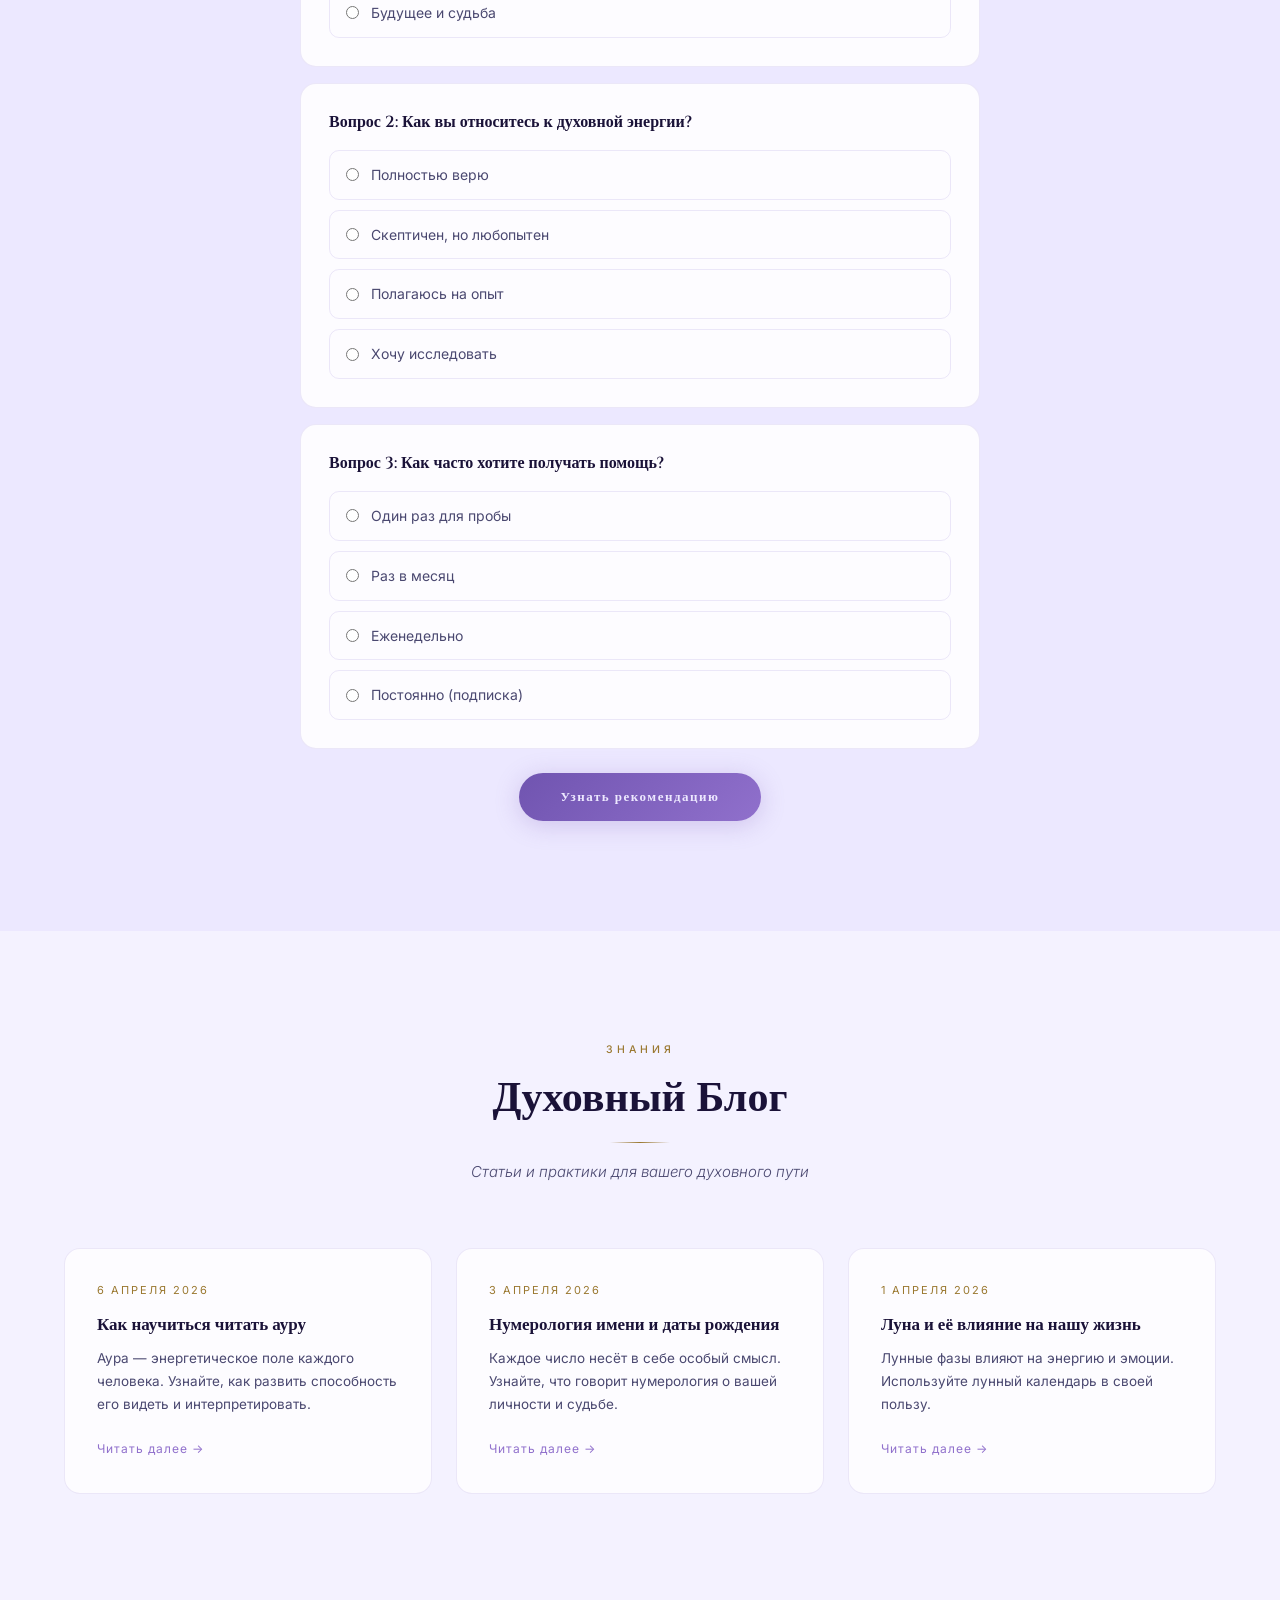
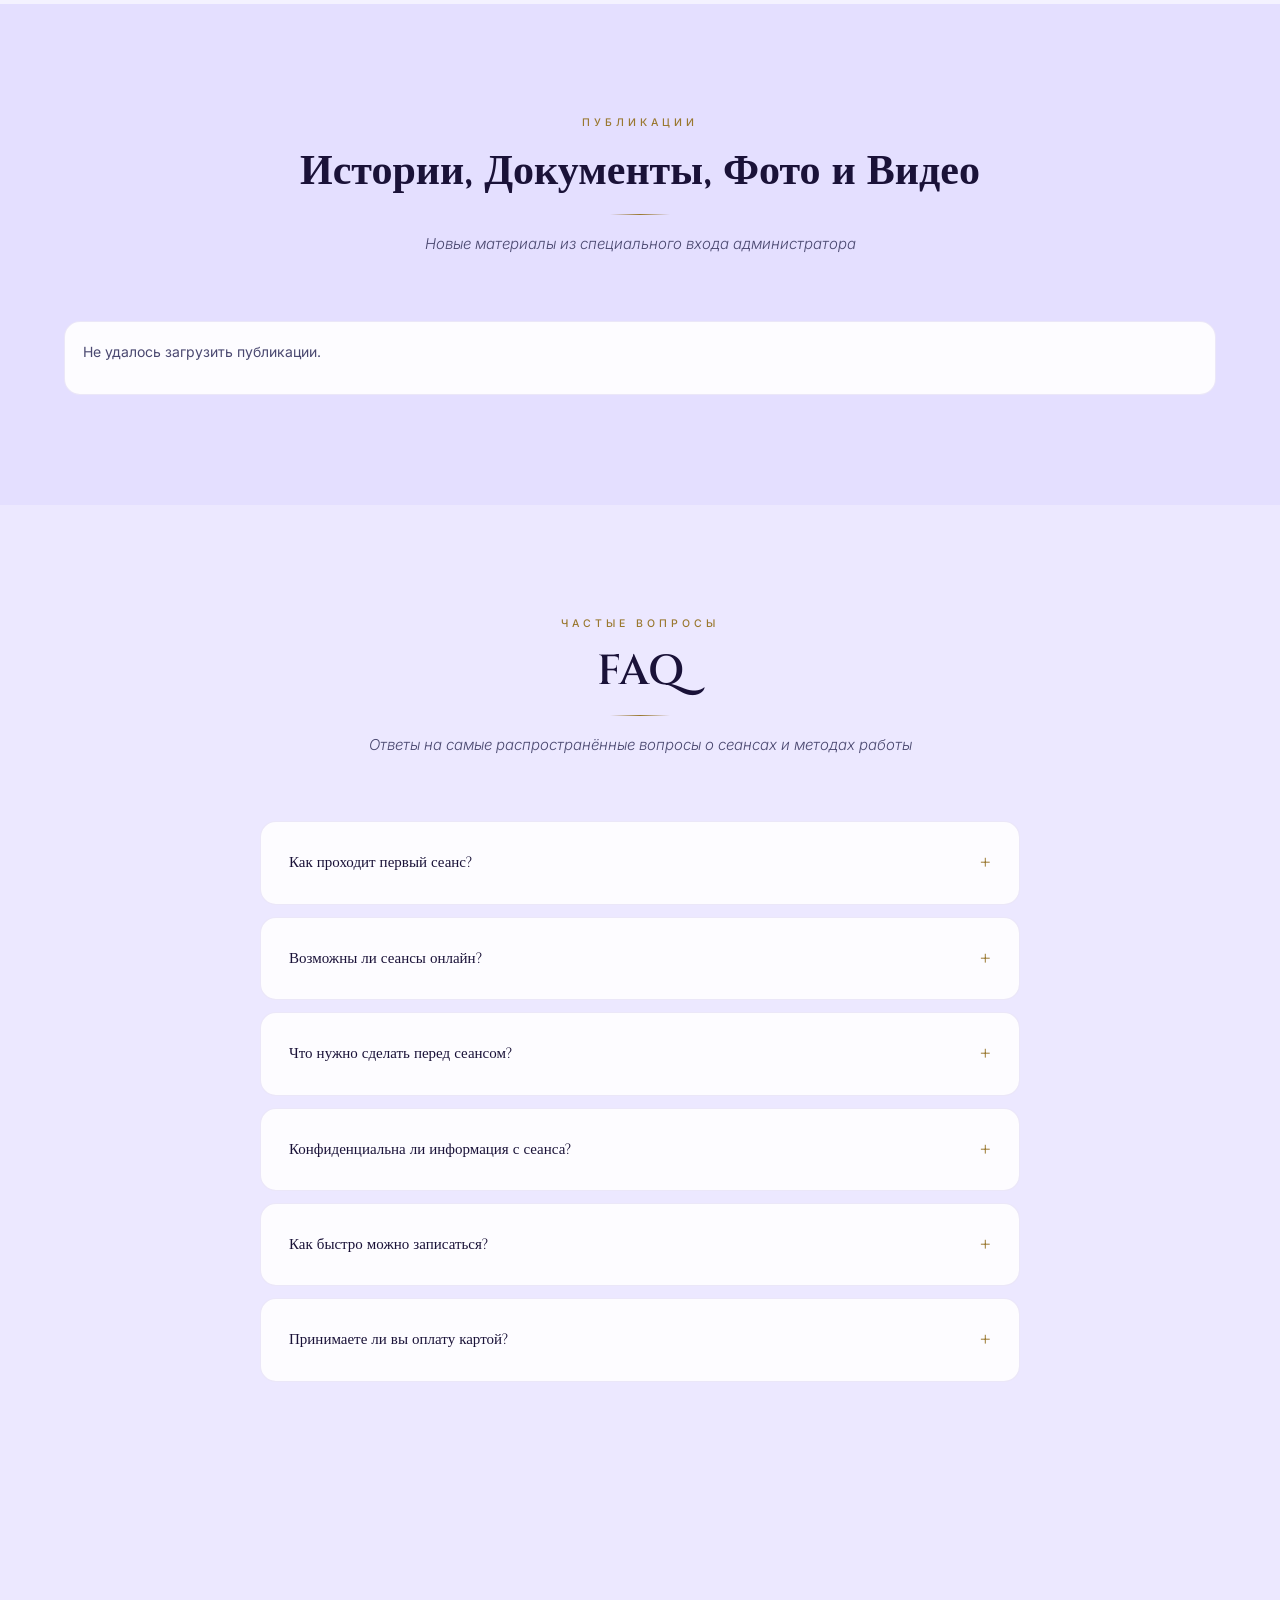
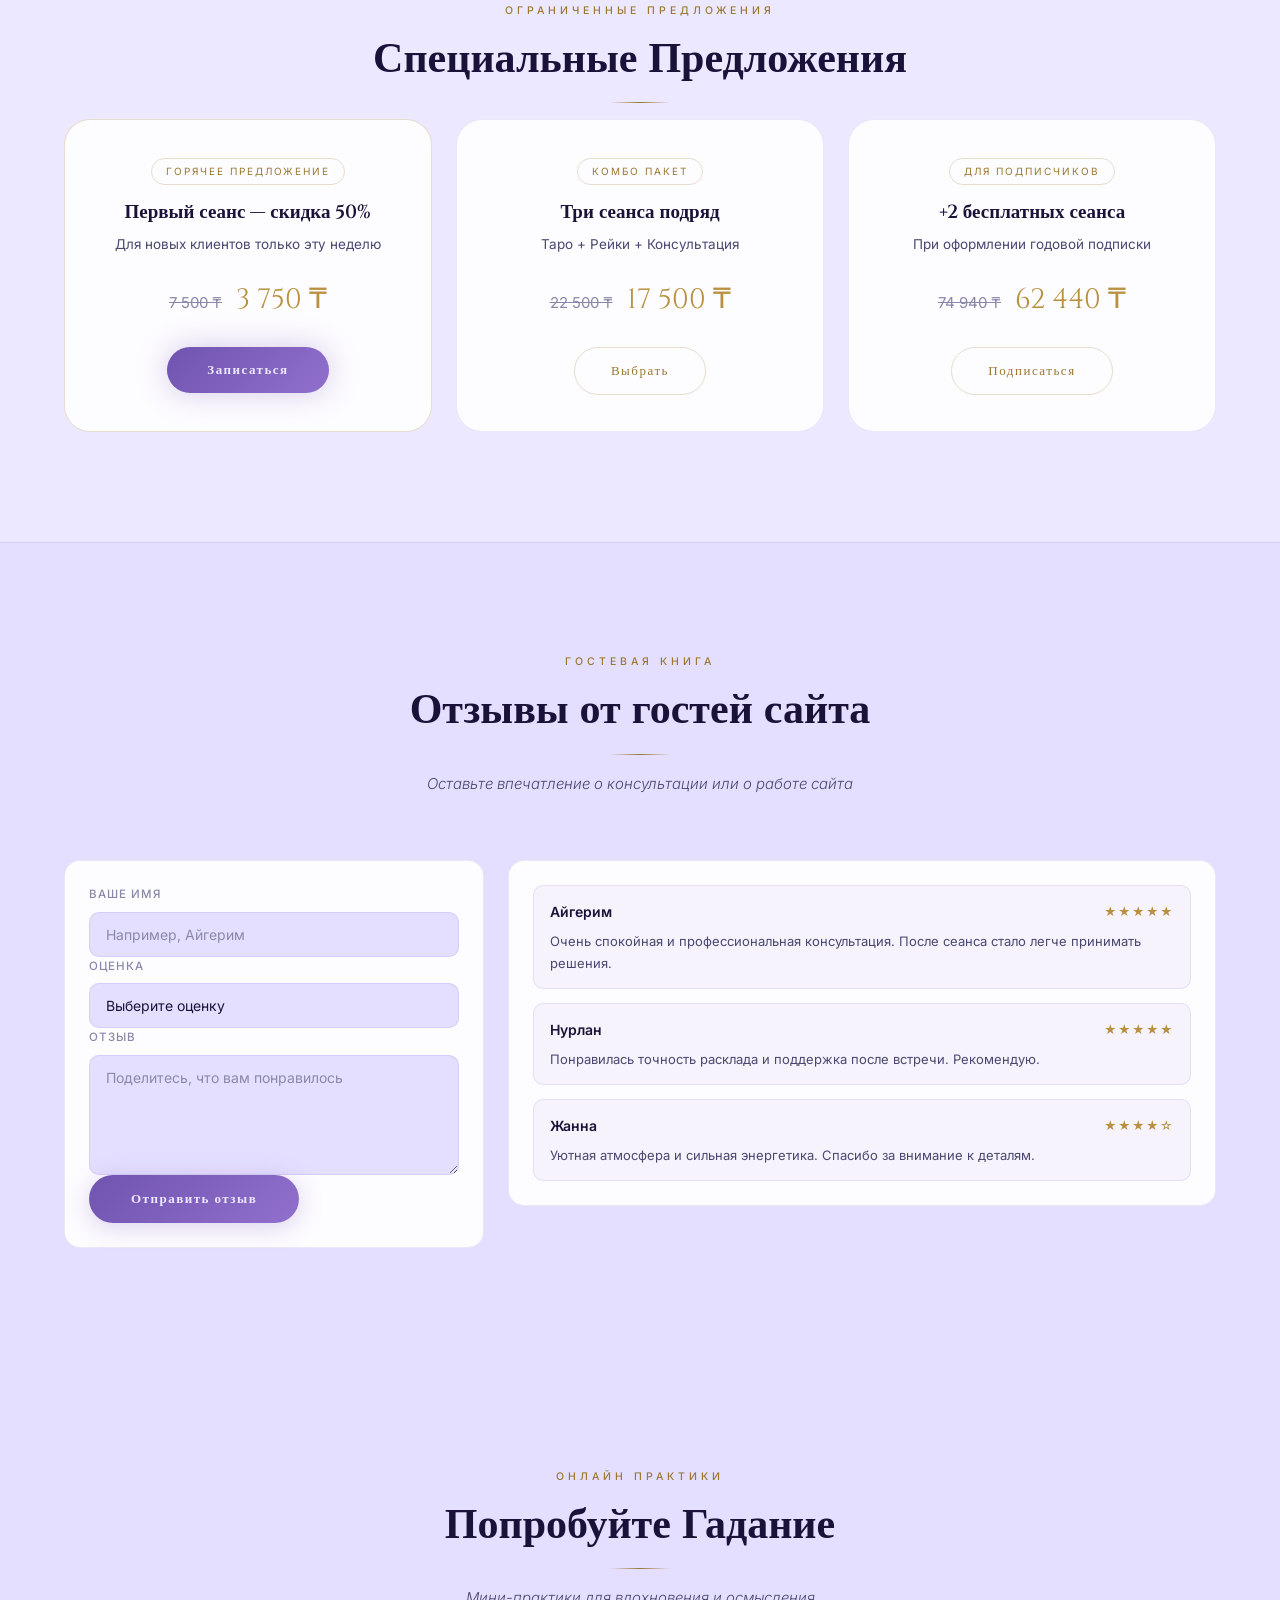
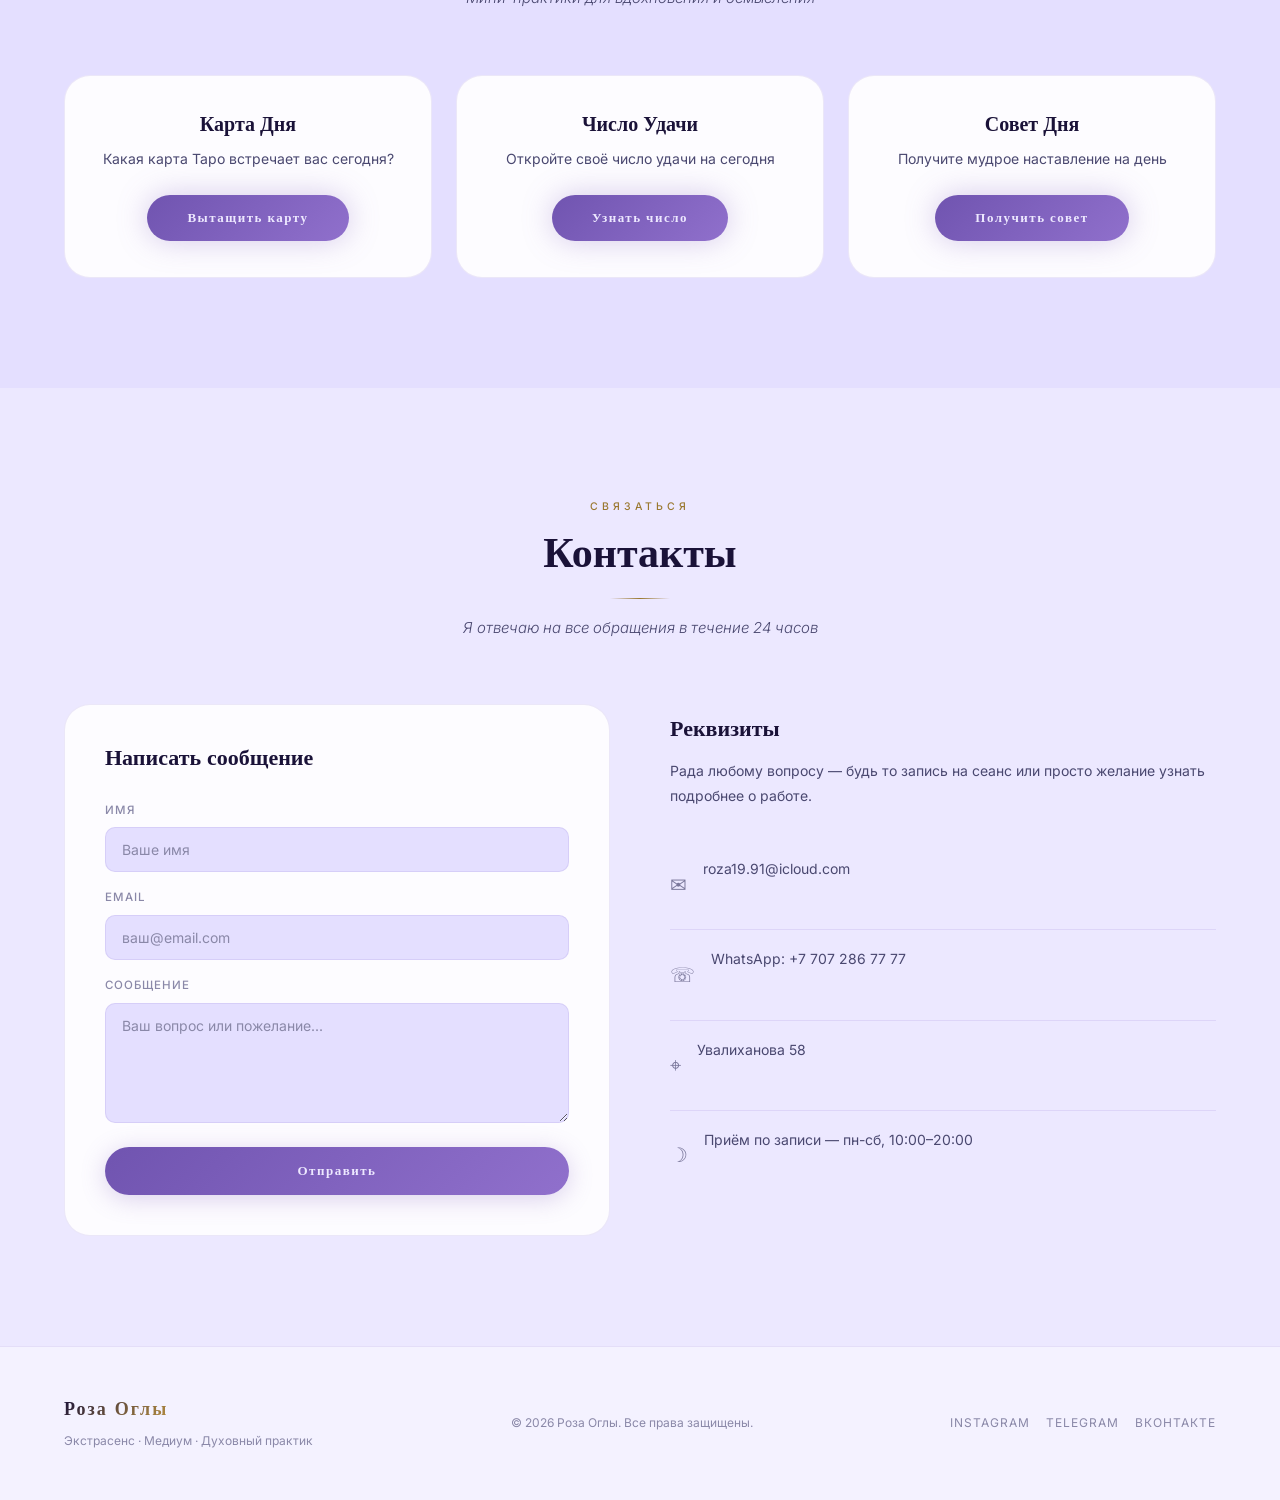
==== commit cc9dfa7c: "Add special admin entrance, content manager, participants view and two-way client messaging" ====
--- a/admin.html
+++ b/admin.html
@@ -11,7 +11,7 @@
         <header class="top">
             <div>
                 <h1>Админ кабинет</h1>
-                <div class="sub">Контроль регистраций, записей, оплат и подписок</div>
+                <div class="sub">Спецвход: управление сайтом, публикациями, участниками и сообщениями</div>
             </div>
             <div style="display:flex;gap:8px;flex-wrap:wrap">
                 <a class="btn" href="index.html">На сайт</a>
@@ -20,63 +20,130 @@
         </header>
 
         <section class="kpis">
-            <article class="kpi"><div class="label">Регистрации</div><div class="val" id="kpiRegs">0</div></article>
-            <article class="kpi"><div class="label">Записи на сеанс</div><div class="val" id="kpiBookings">0</div></article>
-            <article class="kpi"><div class="label">Покупки подписки</div><div class="val" id="kpiSubs">0</div></article>
-            <article class="kpi"><div class="label">Платежи</div><div class="val" id="kpiPays">0</div></article>
-            <article class="kpi"><div class="label">Гостевые отзывы</div><div class="val" id="kpiGuest">0</div></article>
-        </section>
-
-        <section class="panel">
-            <h2>Кто прошел регистрацию</h2>
-            <div id="tblRegistrations" class="table-wrap"></div>
-        </section>
-
-        <section class="panel">
-            <h2>Кто записался на сеанс</h2>
-            <div id="tblBookings" class="table-wrap"></div>
-        </section>
-
-        <section class="panel">
-            <h2>Кто купил подписку</h2>
-            <div id="tblSubs" class="table-wrap"></div>
-        </section>
-
-        <section class="panel">
-            <h2>Платежи</h2>
-            <div id="tblPays" class="table-wrap"></div>
-        </section>
-
-        <section class="panel">
-            <h2>Отзывы гостей</h2>
-            <div id="tblGuest" class="table-wrap"></div>
+            <article class="kpi"><div class="label">Участники обучения</div><div class="val" id="kpiLearners">0</div></article>
+            <article class="kpi"><div class="label">Лист ожидания</div><div class="val" id="kpiWaitlist">0</div></article>
+            <article class="kpi"><div class="label">Записи на прием</div><div class="val" id="kpiBookings">0</div></article>
+            <article class="kpi"><div class="label">Публикации</div><div class="val" id="kpiContent">0</div></article>
+            <article class="kpi"><div class="label">Сообщения</div><div class="val" id="kpiMessages">0</div></article>
+        </section>
+
+        <section class="panel">
+            <h2>Добавить новую публикацию</h2>
+            <form class="admin-form" id="contentForm" onsubmit="createContent(event)">
+                <div class="form-grid">
+                    <div>
+                        <label>Тип</label>
+                        <select id="contentKind" required>
+                            <option value="story">История</option>
+                            <option value="doc">Документация</option>
+                            <option value="photo">Фото</option>
+                            <option value="video">Видео</option>
+                        </select>
+                    </div>
+                    <div>
+                        <label>Заголовок</label>
+                        <input id="contentTitle" type="text" placeholder="Название публикации" required>
+                    </div>
+                </div>
+                <label>Описание</label>
+                <textarea id="contentBody" rows="4" placeholder="Текст истории, документации или описания"></textarea>
+                <label>Ссылка на медиа (для фото/видео/документа)</label>
+                <input id="contentMediaUrl" type="url" placeholder="https://...">
+                <button class="btn btn-main" type="submit">Добавить публикацию</button>
+            </form>
+        </section>
+
+        <section class="panel">
+            <h2>Публикации на сайте</h2>
+            <div id="tblContent" class="table-wrap"></div>
+        </section>
+
+        <section class="panel">
+            <h2>Участники и записи</h2>
+            <div class="double-grid">
+                <div>
+                    <h3>Участники обучения</h3>
+                    <div id="tblLearners" class="table-wrap"></div>
+                </div>
+                <div>
+                    <h3>Записи на прием</h3>
+                    <div id="tblBookings" class="table-wrap"></div>
+                </div>
+            </div>
+        </section>
+
+        <section class="panel">
+            <h2>Отправить сообщение клиенту</h2>
+            <form class="admin-form" id="messageForm" onsubmit="sendMessage(event)">
+                <div class="form-grid">
+                    <div>
+                        <label>Email клиента</label>
+                        <input id="msgTo" type="email" placeholder="client@email.com" required>
+                    </div>
+                    <div>
+                        <label>Тема</label>
+                        <input id="msgSubject" type="text" placeholder="Тема сообщения">
+                    </div>
+                </div>
+                <label>Текст</label>
+                <textarea id="msgText" rows="4" placeholder="Сообщение клиенту" required></textarea>
+                <button class="btn btn-main" type="submit">Отправить клиенту</button>
+            </form>
+        </section>
+
+        <section class="panel">
+            <h2>Диалог с клиентами</h2>
+            <div id="tblMessages" class="table-wrap"></div>
         </section>
     </div>
 
     <script>
-        const ADMIN_ACCESS_CODE = 'ROZA-ADMIN-2026';
-
-        function getStorageArray(key) {
-            try {
-                return JSON.parse(localStorage.getItem(key) || '[]');
-            } catch {
-                return [];
-            }
-        }
-
-        function checkAdmin() {
-            const isAdmin = localStorage.getItem('isAdminLoggedIn');
-            if (isAdmin === 'true') {
+        const API_BASE = localStorage.getItem('apiBaseUrl') || 'http://127.0.0.1:5000';
+        const ADMIN_ACCESS_CODE = '0000';
+
+        function getAdminToken() {
+            return localStorage.getItem('adminToken') || '';
+        }
+
+        function authHeaders() {
+            return {
+                'Content-Type': 'application/json',
+                'X-Admin-Token': getAdminToken()
+            };
+        }
+
+        async function checkAdmin() {
+            let token = getAdminToken();
+            if (token) {
                 return true;
             }
-            const code = prompt('Введите код администратора');
+
+            const code = prompt('Введите пароль спецвхода');
             if (!code || code.trim() !== ADMIN_ACCESS_CODE) {
                 alert('Доступ запрещен');
                 window.location.href = 'index.html';
                 return false;
             }
-            localStorage.setItem('isAdminLoggedIn', 'true');
-            return true;
+
+            try {
+                const response = await fetch(API_BASE + '/api/admin/login', {
+                    method: 'POST',
+                    headers: { 'Content-Type': 'application/json' },
+                    body: JSON.stringify({ password: code.trim() })
+                });
+                const data = await response.json();
+                if (!response.ok || !data.ok) {
+                    alert(data.message || 'Ошибка спецвхода');
+                    window.location.href = 'index.html';
+                    return false;
+                }
+                localStorage.setItem('adminToken', data.token);
+                return true;
+            } catch {
+                alert('Сервер спецвхода недоступен');
+                window.location.href = 'index.html';
+                return false;
+            }
         }
 
         function renderTable(targetId, columns, rows) {
@@ -101,70 +168,135 @@
             return isNaN(d.getTime()) ? value : d.toLocaleString('ru-RU');
         }
 
-        function loadAdminData() {
-            const registrations = getStorageArray('registrations');
-            const bookings = getStorageArray('bookings');
-            const subs = getStorageArray('subscriptions');
-            const payments = getStorageArray('payments');
-            const guest = getStorageArray('guestReviews');
-
-            document.getElementById('kpiRegs').textContent = registrations.length;
+        async function loadParticipants() {
+            const response = await fetch(API_BASE + '/api/admin/participants', { headers: authHeaders() });
+            const data = await response.json();
+            if (!response.ok || !data.ok) {
+                throw new Error(data.message || 'Ошибка загрузки участников');
+            }
+
+            const learners = data.learners || [];
+            const bookings = data.bookings || [];
+            const accepted = learners.filter((x) => x.status === 'accepted').length;
+            const waitlist = learners.filter((x) => x.status === 'waitlist').length;
+
+            document.getElementById('kpiLearners').textContent = accepted;
+            document.getElementById('kpiWaitlist').textContent = waitlist;
             document.getElementById('kpiBookings').textContent = bookings.length;
-            document.getElementById('kpiSubs').textContent = subs.length;
-            document.getElementById('kpiPays').textContent = payments.length;
-            document.getElementById('kpiGuest').textContent = guest.length;
-
-            renderTable('tblRegistrations', [
+
+            renderTable('tblLearners', [
                 { key: 'name', label: 'Имя' },
                 { key: 'email', label: 'Email' },
-                { key: 'source', label: 'Источник' },
+                { key: 'phone', label: 'Телефон' },
+                { key: 'status', label: 'Статус' },
                 { key: 'createdAtFmt', label: 'Дата' }
-            ], registrations.map((r) => ({ ...r, createdAtFmt: fmtDate(r.createdAt) })));
+            ], learners.map((r) => ({ ...r, createdAtFmt: fmtDate(r.created_at) })));
 
             renderTable('tblBookings', [
                 { key: 'name', label: 'Имя' },
                 { key: 'email', label: 'Email' },
-                { key: 'service', label: 'Услуга' },
-                { key: 'date', label: 'Дата сеанса' },
-                { key: 'time', label: 'Время' },
-                { key: 'source', label: 'Источник' },
-                { key: 'createdAtFmt', label: 'Создано' }
-            ], bookings.map((r) => ({ ...r, createdAtFmt: fmtDate(r.createdAt) })));
-
-            renderTable('tblSubs', [
-                { key: 'customerName', label: 'Клиент' },
-                { key: 'customerEmail', label: 'Email' },
-                { key: 'plan', label: 'Тариф' },
-                { key: 'amount', label: 'Сумма' },
-                { key: 'currency', label: 'Валюта' },
-                { key: 'status', label: 'Статус' },
+                { key: 'phone', label: 'Телефон' },
+                { key: 'bookingAtFmt', label: 'Время приема' }
+            ], bookings.map((r) => ({ ...r, bookingAtFmt: fmtDate(r.booking_at) })));
+        }
+
+        async function loadContent() {
+            const response = await fetch(API_BASE + '/api/admin/content', { headers: authHeaders() });
+            const data = await response.json();
+            if (!response.ok || !data.ok) {
+                throw new Error(data.message || 'Ошибка загрузки публикаций');
+            }
+            const items = data.items || [];
+            document.getElementById('kpiContent').textContent = items.length;
+
+            renderTable('tblContent', [
+                { key: 'kind', label: 'Тип' },
+                { key: 'title', label: 'Заголовок' },
+                { key: 'body', label: 'Описание' },
+                { key: 'media_url', label: 'Ссылка' },
                 { key: 'createdAtFmt', label: 'Дата' }
-            ], subs.map((r) => ({ ...r, createdAtFmt: fmtDate(r.createdAt) })));
-
-            renderTable('tblPays', [
-                { key: 'purpose', label: 'Назначение' },
-                { key: 'plan', label: 'Тариф' },
-                { key: 'amount', label: 'Сумма' },
-                { key: 'status', label: 'Статус' },
+            ], items.map((r) => ({ ...r, createdAtFmt: fmtDate(r.created_at) })));
+        }
+
+        async function loadMessages() {
+            const response = await fetch(API_BASE + '/api/admin/messages', { headers: authHeaders() });
+            const data = await response.json();
+            if (!response.ok || !data.ok) {
+                throw new Error(data.message || 'Ошибка загрузки сообщений');
+            }
+            const messages = data.messages || [];
+            document.getElementById('kpiMessages').textContent = messages.length;
+
+            renderTable('tblMessages', [
+                { key: 'sender_role', label: 'Отправитель' },
+                { key: 'from_email', label: 'От кого' },
+                { key: 'to_email', label: 'Кому' },
+                { key: 'subject', label: 'Тема' },
+                { key: 'text', label: 'Текст' },
                 { key: 'createdAtFmt', label: 'Дата' }
-            ], payments.map((r) => ({ ...r, createdAtFmt: fmtDate(r.createdAt) })));
-
-            renderTable('tblGuest', [
-                { key: 'name', label: 'Имя' },
-                { key: 'rating', label: 'Оценка' },
-                { key: 'text', label: 'Отзыв' },
-                { key: 'createdAtFmt', label: 'Дата' }
-            ], guest.map((r) => ({ ...r, createdAtFmt: fmtDate(r.createdAt) })));
+            ], messages.map((r) => ({ ...r, createdAtFmt: fmtDate(r.created_at) })));
+        }
+
+        async function createContent(e) {
+            e.preventDefault();
+            const kind = document.getElementById('contentKind').value;
+            const title = document.getElementById('contentTitle').value.trim();
+            const body = document.getElementById('contentBody').value.trim();
+            const mediaUrl = document.getElementById('contentMediaUrl').value.trim();
+
+            const response = await fetch(API_BASE + '/api/admin/content', {
+                method: 'POST',
+                headers: authHeaders(),
+                body: JSON.stringify({ kind, title, body, mediaUrl })
+            });
+            const data = await response.json();
+            if (!response.ok || !data.ok) {
+                alert(data.message || 'Не удалось добавить публикацию');
+                return;
+            }
+            e.target.reset();
+            await loadContent();
+            alert('Публикация добавлена');
+        }
+
+        async function sendMessage(e) {
+            e.preventDefault();
+            const toEmail = document.getElementById('msgTo').value.trim();
+            const subject = document.getElementById('msgSubject').value.trim();
+            const text = document.getElementById('msgText').value.trim();
+
+            const response = await fetch(API_BASE + '/api/admin/messages/send', {
+                method: 'POST',
+                headers: authHeaders(),
+                body: JSON.stringify({ toEmail, subject, text })
+            });
+            const data = await response.json();
+            if (!response.ok || !data.ok) {
+                alert(data.message || 'Не удалось отправить сообщение');
+                return;
+            }
+            e.target.reset();
+            await loadMessages();
+            alert('Сообщение отправлено');
+        }
+
+        async function loadAdminData() {
+            await Promise.all([loadParticipants(), loadContent(), loadMessages()]);
         }
 
         function clearAdminSession() {
             localStorage.removeItem('isAdminLoggedIn');
+            localStorage.removeItem('adminToken');
             window.location.href = 'index.html';
         }
 
-        window.addEventListener('DOMContentLoaded', () => {
-            if (!checkAdmin()) return;
-            loadAdminData();
+        window.addEventListener('DOMContentLoaded', async () => {
+            if (!(await checkAdmin())) return;
+            try {
+                await loadAdminData();
+            } catch (error) {
+                alert('Ошибка загрузки админ данных: ' + error.message);
+            }
         });
     </script>
 </body>
--- a/admin.css
+++ b/admin.css
@@ -60,6 +60,57 @@
 .btn:hover {
     color: var(--text);
     border-color: var(--line2);
+}
+
+.btn-main {
+    background: linear-gradient(135deg, #7e5f2e, #d4ae5c);
+    color: #0a0a0f;
+    border: none;
+    font-weight: 700;
+}
+
+.admin-form {
+    display: flex;
+    flex-direction: column;
+    gap: 10px;
+}
+
+.form-grid {
+    display: grid;
+    grid-template-columns: 1fr 1fr;
+    gap: 10px;
+}
+
+.admin-form label {
+    font-size: 12px;
+    color: var(--text);
+    margin-bottom: 4px;
+    display: block;
+}
+
+.admin-form input,
+.admin-form select,
+.admin-form textarea {
+    width: 100%;
+    background: #0f1124;
+    border: 1px solid var(--line);
+    color: var(--text);
+    border-radius: 10px;
+    padding: 10px 12px;
+    font-family: 'Inter', sans-serif;
+}
+
+.double-grid {
+    display: grid;
+    grid-template-columns: 1fr 1fr;
+    gap: 14px;
+}
+
+.double-grid h3 {
+    font-family: 'Cinzel', serif;
+    color: var(--gold);
+    font-size: 16px;
+    margin: 0 0 8px;
 }
 
 .kpis {
@@ -132,4 +183,9 @@
         flex-direction: column;
         align-items: flex-start;
     }
+
+    .form-grid,
+    .double-grid {
+        grid-template-columns: 1fr;
+    }
 }
